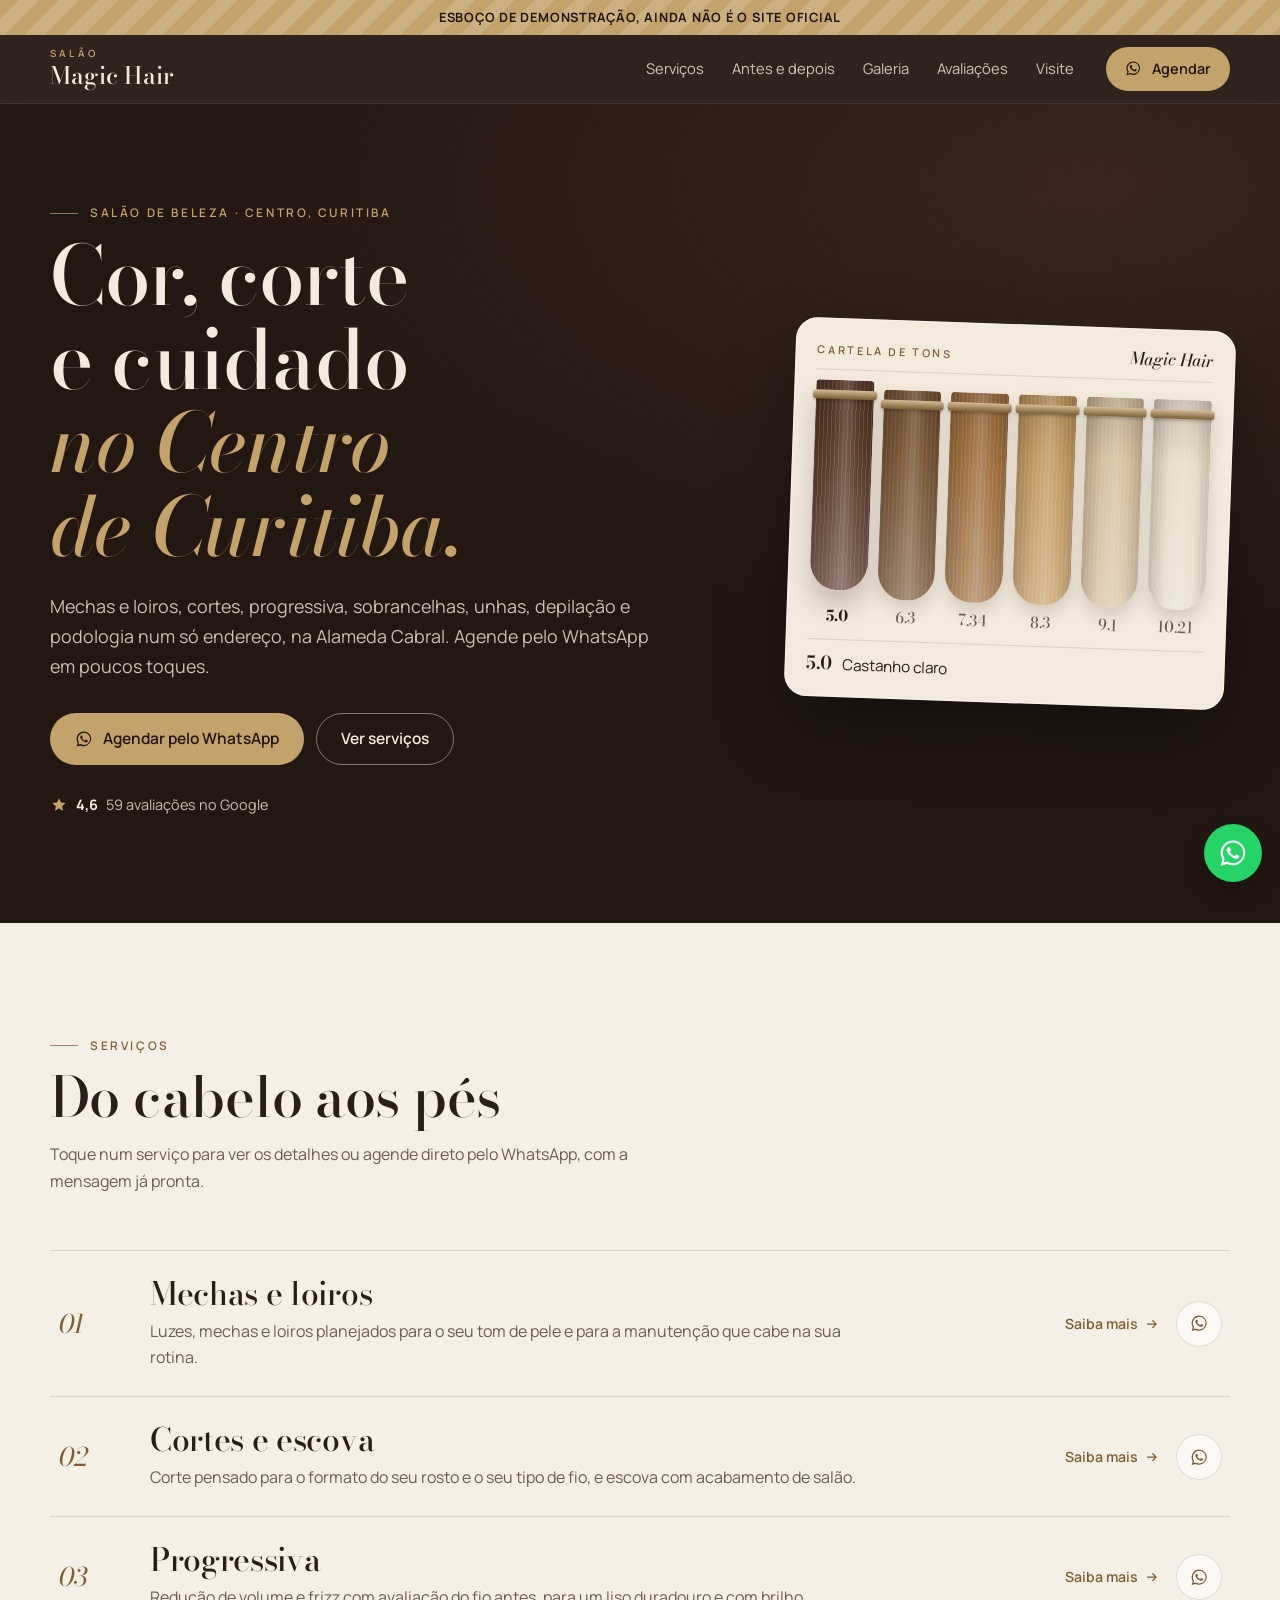
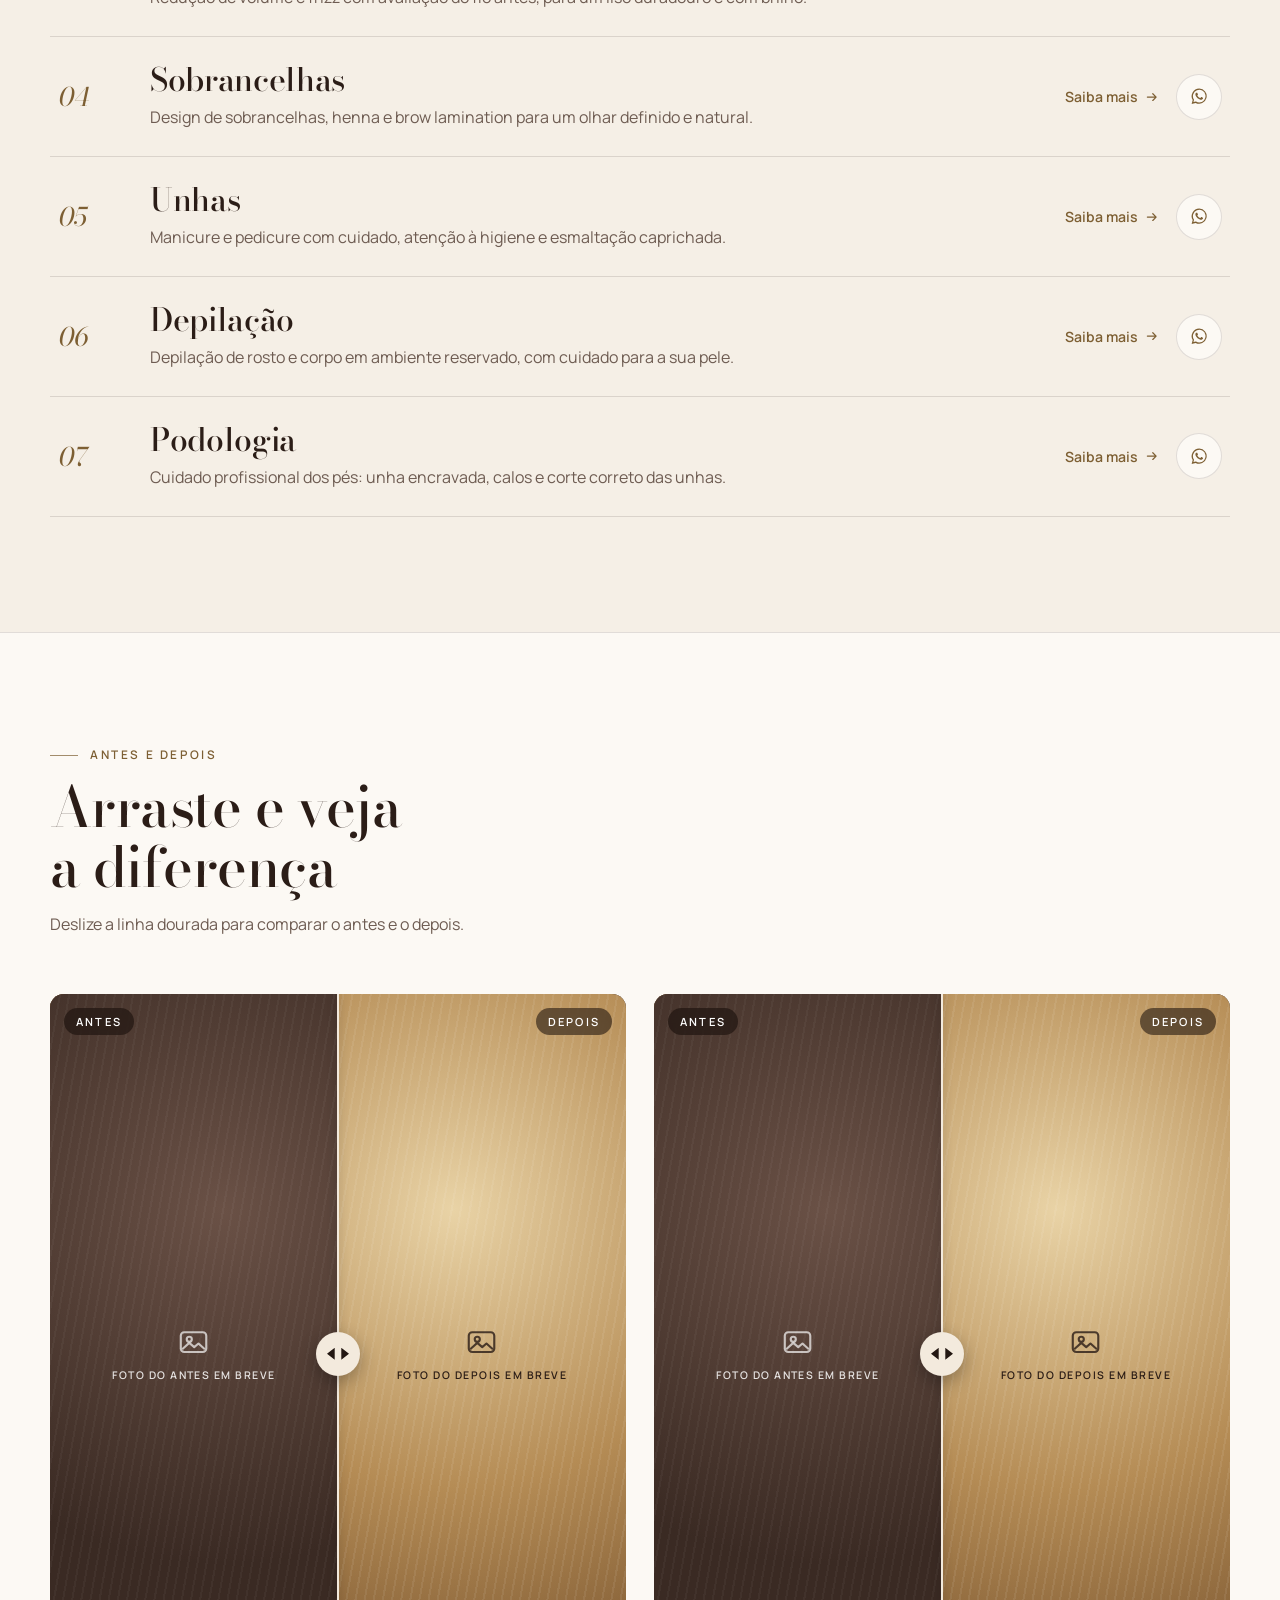
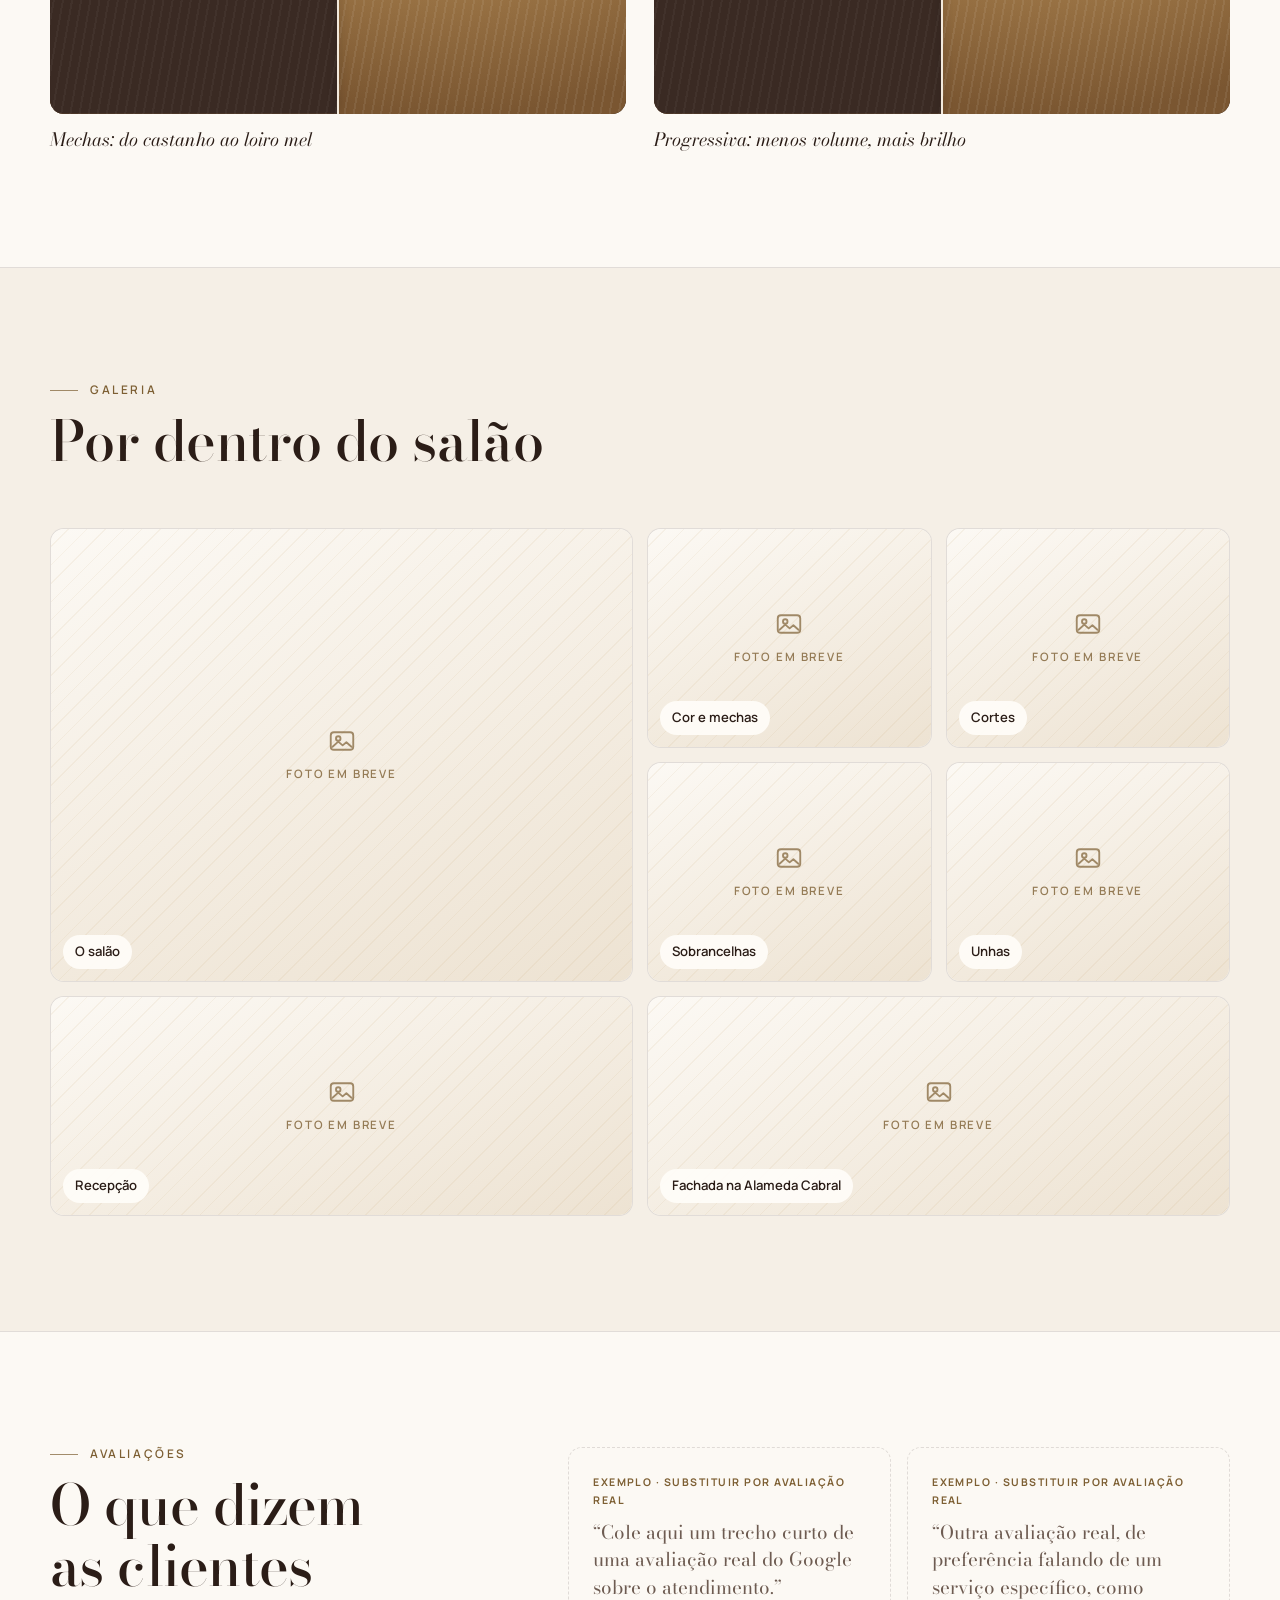
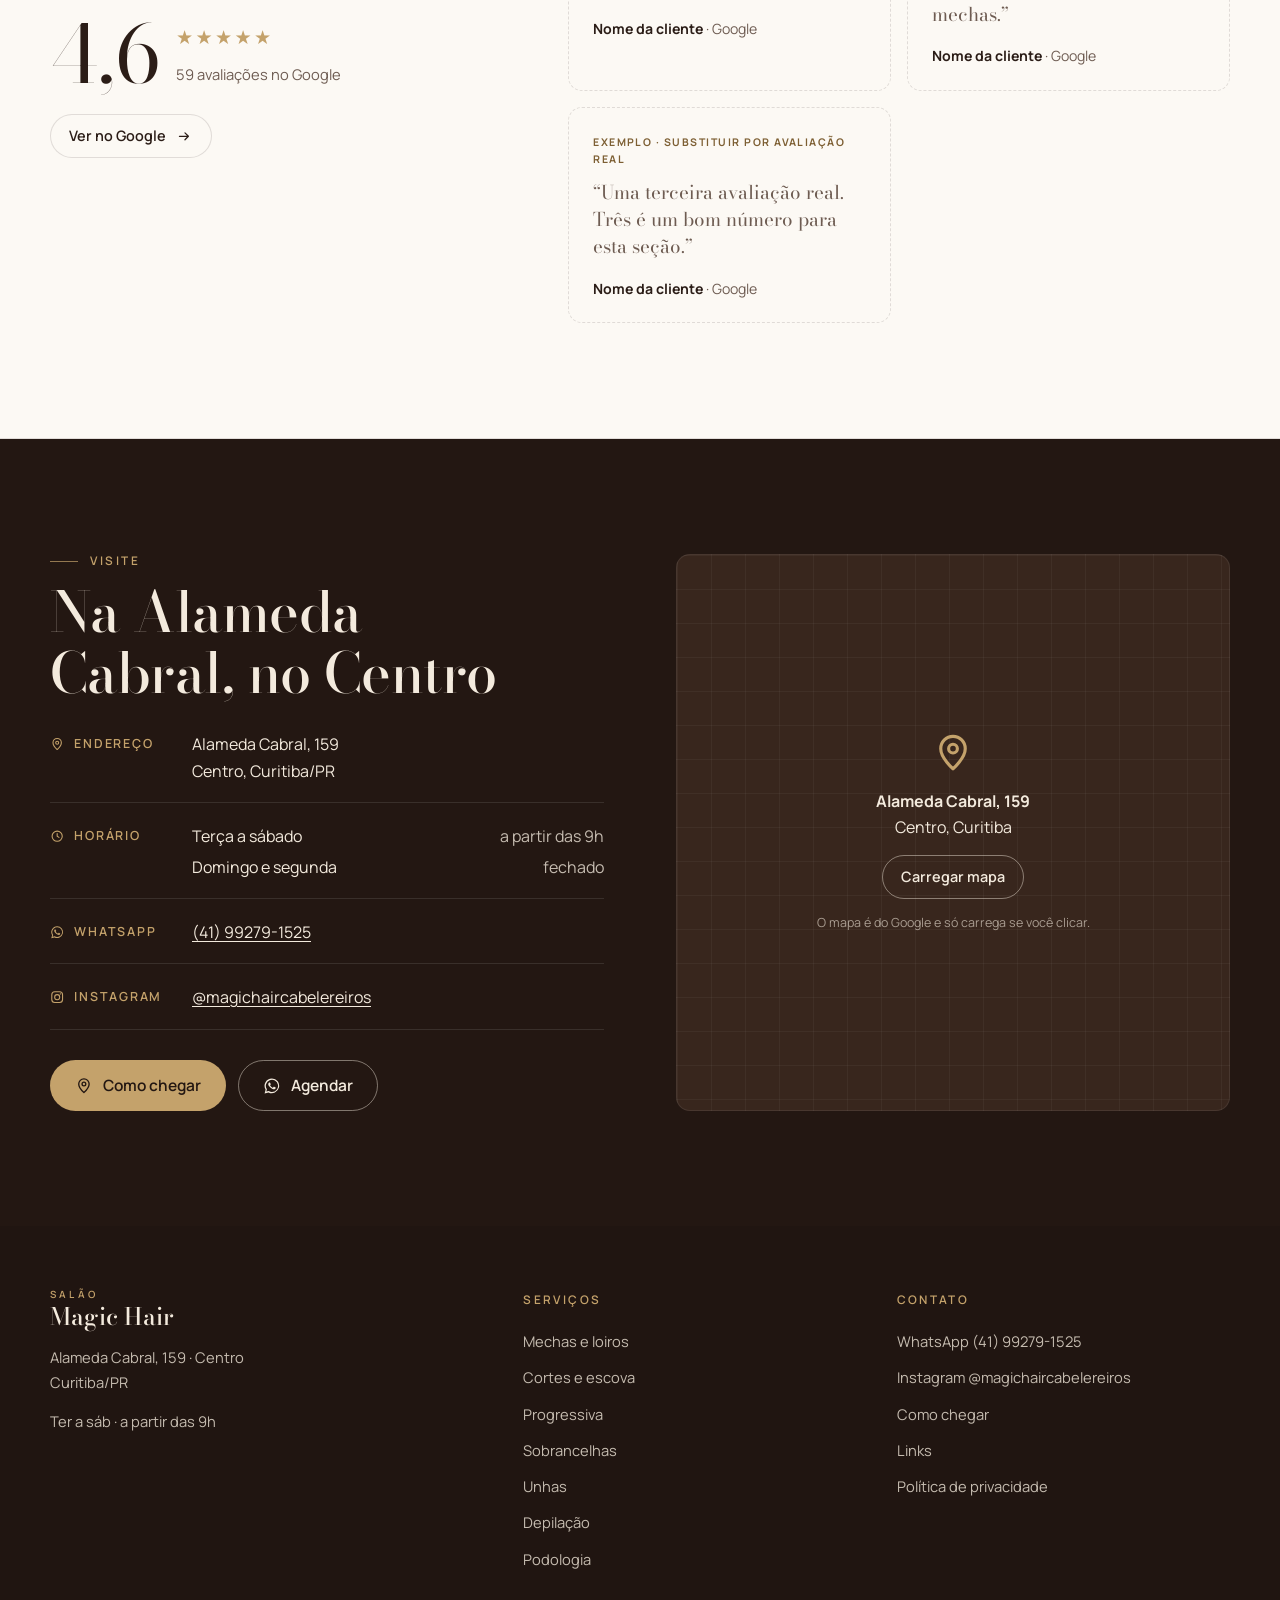
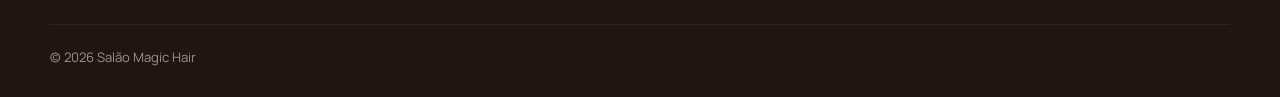
==== index.html @ 5b725ad0 "Site do Salão Magic Hair (demo) Co-Authored-By: Claude Opus 5.5 <noreply@anthropic.com>" ====
<!DOCTYPE html>
<html lang="pt-BR">
<head>
<meta charset="utf-8">
<meta name="viewport" content="width=device-width, initial-scale=1, viewport-fit=cover">
<title>Salão Magic Hair · Salão de beleza no Centro de Curitiba</title>
<meta name="description" content="Salão de beleza na Alameda Cabral, Centro de Curitiba: mechas e loiros, cortes e escova, progressiva, sobrancelhas, unhas, depilação e podologia. Agende pelo WhatsApp.">
<meta name="robots" content="noindex, nofollow">
<link rel="canonical" href="https://rodolfoabenito-pixel.github.io/magic-hair/">
<meta name="theme-color" content="#231712">
<meta property="og:type" content="website">
<meta property="og:locale" content="pt_BR">
<meta property="og:site_name" content="Salão Magic Hair">
<meta property="og:title" content="Salão Magic Hair · Salão de beleza no Centro de Curitiba">
<meta property="og:description" content="Salão de beleza na Alameda Cabral, Centro de Curitiba: mechas e loiros, cortes e escova, progressiva, sobrancelhas, unhas, depilação e podologia. Agende pelo WhatsApp.">
<meta property="og:url" content="https://rodolfoabenito-pixel.github.io/magic-hair/">
<meta property="og:image" content="https://rodolfoabenito-pixel.github.io/magic-hair/og-image.jpg">
<meta property="og:image:width" content="1200">
<meta property="og:image:height" content="630">
<meta name="twitter:card" content="summary_large_image">
<link rel="icon" href="favicon.png">
<link rel="apple-touch-icon" href="icon-180.png">
<link rel="preconnect" href="https://fonts.googleapis.com">
<link rel="preconnect" href="https://fonts.gstatic.com" crossorigin>
<link rel="stylesheet" href="https://fonts.googleapis.com/css2?family=Bodoni+Moda:ital,opsz,wght@0,6..96,400..700;1,6..96,400..700&amp;family=Manrope:wght@400;500;600;700&amp;display=swap">
<link rel="stylesheet" href="assets/site.css?v=4586c20e">
<style>:root{--fundo:#F5EFE6;--superficie:#FCF9F4;--texto:#2B1D17;--suave:#6E5C52;--escuro:#231712;--escuro-2:#38261D;--claro-sobre-escuro:#F3EADD;--destaque:#C4A26B;--destaque-texto:#7D5F33;--linha:rgba(43,29,23,.13);--fonte-titulo:"Bodoni Moda",Georgia,serif;--fonte-texto:"Manrope",system-ui,sans-serif}</style>
<script type="application/ld+json">{"@context":"https://schema.org","@type":"HairSalon","name":"Salão Magic Hair","description":"Salão de beleza na Alameda Cabral, Centro de Curitiba: mechas e loiros, cortes e escova, progressiva, sobrancelhas, unhas, depilação e podologia. Agende pelo WhatsApp.","telephone":"+5541992791525","address":{"@type":"PostalAddress","streetAddress":"Alameda Cabral, 159 - Centro","addressLocality":"Curitiba","addressRegion":"PR","addressCountry":"BR"},"@id":"https://rodolfoabenito-pixel.github.io/magic-hair/#negocio","url":"https://rodolfoabenito-pixel.github.io/magic-hair/","image":"https://rodolfoabenito-pixel.github.io/magic-hair/og-image.jpg","hasMap":"https://www.google.com/maps/search/?api=1&query=Sal%C3%A3o%20Magic%20Hair%2C%20Alameda%20Cabral%2C%20159%2C%20Curitiba","sameAs":["https://www.instagram.com/magichaircabelereiros/"],"aggregateRating":{"@type":"AggregateRating","ratingValue":4.6,"reviewCount":59,"bestRating":5,"worstRating":1}}</script>
</head>
<body class="">
<a class="pular" href="#conteudo">Pular para o conteúdo</a>
<div class="faixa-demo" role="note">Esboço de demonstração, ainda não é o site oficial</div>
<header class="topo">
  <div class="wrap topo-in">
    <a class="marca" href="./" aria-label="Salão Magic Hair, página inicial"><span class="marca-pre">Salão</span><span class="marca-nome">Magic Hair</span></a>
    <nav class="nav" aria-label="Principal">
      <button class="nav-botao" type="button" aria-expanded="false" aria-controls="nav-lista"><svg viewBox="0 0 24 24" aria-hidden="true" class="ic"><path d="M4 7h16M4 12h16M4 17h16" stroke="currentColor" stroke-width="1.8" stroke-linecap="round"/></svg><span>Menu</span></button>
      <ul id="nav-lista"><li><a href="#servicos">Serviços</a></li><li><a href="#antes-depois">Antes e depois</a></li><li><a href="#galeria">Galeria</a></li><li><a href="#avaliacoes">Avaliações</a></li><li><a href="#visite">Visite</a></li></ul>
    </nav>
    <a class="botao botao-ouro botao-p topo-cta" href="https://wa.me/5541992791525?text=Ol%C3%A1!%20Vi%20o%20site%20do%20Sal%C3%A3o%20Magic%20Hair%20e%20gostaria%20de%20agendar%20um%20hor%C3%A1rio." target="_blank" rel="noopener"><svg viewBox="0 0 24 24" aria-hidden="true" class="ic"><path fill="currentColor" d="M12.04 2a9.9 9.9 0 0 0-8.5 15l-1.4 5.1 5.24-1.37A9.9 9.9 0 1 0 12.04 2Zm0 18.1a8.2 8.2 0 0 1-4.18-1.15l-.3-.18-3.1.82.83-3.03-.2-.31a8.22 8.22 0 1 1 6.95 3.85Zm4.5-6.15c-.25-.12-1.46-.72-1.69-.8-.23-.08-.39-.12-.56.12-.16.25-.64.8-.78.97-.15.16-.29.18-.54.06a6.7 6.7 0 0 1-3.34-2.92c-.25-.43.25-.4.72-1.34.08-.16.04-.3-.02-.43-.06-.12-.56-1.34-.76-1.84-.2-.48-.4-.41-.56-.42h-.47a.9.9 0 0 0-.66.31 2.76 2.76 0 0 0-.86 2.06 4.8 4.8 0 0 0 1 2.55 11 11 0 0 0 4.2 3.7c1.56.68 2.18.73 2.96.62.48-.07 1.46-.6 1.67-1.18.2-.58.2-1.08.14-1.18-.06-.1-.22-.17-.47-.29Z"/></svg><span>Agendar</span></a>
  </div>
</header>
<main id="conteudo">
<section class="hero" aria-labelledby="hero-titulo">
  <div class="wrap hero-in">
    <div class="hero-texto">
      <p class="sobretitulo">Salão de beleza · Centro, Curitiba</p>
      <h1 id="hero-titulo">Cor, corte e cuidado <em>no Centro de Curitiba.</em></h1>
      <p class="hero-lead">Mechas e loiros, cortes, progressiva, sobrancelhas, unhas, depilação e podologia num só endereço, na Alameda Cabral. Agende pelo WhatsApp em poucos toques.</p>
      <div class="acoes">
        <a class="botao botao-ouro" href="https://wa.me/5541992791525?text=Ol%C3%A1!%20Vi%20o%20site%20do%20Sal%C3%A3o%20Magic%20Hair%20e%20gostaria%20de%20agendar%20um%20hor%C3%A1rio." target="_blank" rel="noopener"><svg viewBox="0 0 24 24" aria-hidden="true" class="ic"><path fill="currentColor" d="M12.04 2a9.9 9.9 0 0 0-8.5 15l-1.4 5.1 5.24-1.37A9.9 9.9 0 1 0 12.04 2Zm0 18.1a8.2 8.2 0 0 1-4.18-1.15l-.3-.18-3.1.82.83-3.03-.2-.31a8.22 8.22 0 1 1 6.95 3.85Zm4.5-6.15c-.25-.12-1.46-.72-1.69-.8-.23-.08-.39-.12-.56.12-.16.25-.64.8-.78.97-.15.16-.29.18-.54.06a6.7 6.7 0 0 1-3.34-2.92c-.25-.43.25-.4.72-1.34.08-.16.04-.3-.02-.43-.06-.12-.56-1.34-.76-1.84-.2-.48-.4-.41-.56-.42h-.47a.9.9 0 0 0-.66.31 2.76 2.76 0 0 0-.86 2.06 4.8 4.8 0 0 0 1 2.55 11 11 0 0 0 4.2 3.7c1.56.68 2.18.73 2.96.62.48-.07 1.46-.6 1.67-1.18.2-.58.2-1.08.14-1.18-.06-.1-.22-.17-.47-.29Z"/></svg><span>Agendar pelo WhatsApp</span></a>
        <a class="botao botao-linha" href="#servicos"><span>Ver serviços</span></a>
      </div>
      <a class="selo-google selo-escuro" href="https://www.google.com/maps/search/?api=1&amp;query=Sal%C3%A3o%20Magic%20Hair%2C%20Alameda%20Cabral%2C%20159%2C%20Curitiba" target="_blank" rel="noopener" aria-label="Nota 4,6 de 5, 59 avaliações no Google"><svg viewBox="0 0 24 24" aria-hidden="true" class="ic"><path fill="currentColor" d="m12 3 2.7 5.6 6.1.8-4.5 4.2 1.1 6.1L12 16.8l-5.4 2.9 1.1-6.1-4.5-4.2 6.1-.8L12 3Z"/></svg><b>4,6</b><span>59 avaliações no Google</span></a>
    </div>
    <figure class="cartela" aria-labelledby="cartela-titulo">
  <div class="cartela-cab">
    <span id="cartela-titulo" class="cartela-titulo">Cartela de tons</span>
    <span class="cartela-marca">Magic Hair</span>
  </div>
  <div class="cartela-mechas" role="radiogroup" aria-label="Tons da cartela">
    <button type="button" class="mecha" role="radio" aria-checked="true" tabindex="0" style="--c:#5B3B2A" data-codigo="5.0" data-nome="Castanho claro" aria-label="5.0 Castanho claro"><span class="mecha-fio"></span><span class="mecha-cod">5.0</span></button><button type="button" class="mecha" role="radio" aria-checked="false" tabindex="-1" style="--c:#7A5635" data-codigo="6.3" data-nome="Louro escuro dourado" aria-label="6.3 Louro escuro dourado"><span class="mecha-fio"></span><span class="mecha-cod">6.3</span></button><button type="button" class="mecha" role="radio" aria-checked="false" tabindex="-1" style="--c:#A0703F" data-codigo="7.34" data-nome="Mel acobreado" aria-label="7.34 Mel acobreado"><span class="mecha-fio"></span><span class="mecha-cod">7.34</span></button><button type="button" class="mecha" role="radio" aria-checked="false" tabindex="-1" style="--c:#C49A62" data-codigo="8.3" data-nome="Louro claro dourado" aria-label="8.3 Louro claro dourado"><span class="mecha-fio"></span><span class="mecha-cod">8.3</span></button><button type="button" class="mecha" role="radio" aria-checked="false" tabindex="-1" style="--c:#D5C09E" data-codigo="9.1" data-nome="Louro muito claro cinza" aria-label="9.1 Louro muito claro cinza"><span class="mecha-fio"></span><span class="mecha-cod">9.1</span></button><button type="button" class="mecha" role="radio" aria-checked="false" tabindex="-1" style="--c:#E8DCC8" data-codigo="10.21" data-nome="Louro claríssimo pérola" aria-label="10.21 Louro claríssimo pérola"><span class="mecha-fio"></span><span class="mecha-cod">10.21</span></button>
  </div>
  <figcaption class="cartela-leg" aria-live="polite"><b>5.0</b> <span>Castanho claro</span></figcaption>
</figure>
  </div>
</section>
<section id="servicos" class="secao" aria-labelledby="servicos-titulo">
  <div class="wrap">
    <div class="secao-cab">
      <p class="sobretitulo">Serviços</p>
      <h2 id="servicos-titulo">Do cabelo aos pés</h2>
      <p>Toque num serviço para ver os detalhes ou agende direto pelo WhatsApp, com a mensagem já pronta.</p>
    </div>
    <ol class="servicos">
      <li class="servico">
        <span class="servico-num" aria-hidden="true">01</span>
        <div class="servico-txt">
          <h3><a class="esticado" href="servicos/mechas-e-loiros/">Mechas e loiros</a></h3>
          <p>Luzes, mechas e loiros planejados para o seu tom de pele e para a manutenção que cabe na sua rotina.</p>
        </div>
        <div class="servico-acoes">
          <span class="servico-mais" aria-hidden="true">Saiba mais <svg viewBox="0 0 24 24" aria-hidden="true" class="ic"><path d="M5 12h13m-5-5 5 5-5 5" fill="none" stroke="currentColor" stroke-width="1.8" stroke-linecap="round" stroke-linejoin="round"/></svg></span>
          <a class="botao-icone" href="https://wa.me/5541992791525?text=Ol%C3%A1!%20Vi%20o%20site%20do%20Magic%20Hair%20e%20quero%20agendar%20uma%20avalia%C3%A7%C3%A3o%20para%20mechas%20ou%20loiro." target="_blank" rel="noopener" aria-label="Agendar Mechas e loiros pelo WhatsApp"><svg viewBox="0 0 24 24" aria-hidden="true" class="ic"><path fill="currentColor" d="M12.04 2a9.9 9.9 0 0 0-8.5 15l-1.4 5.1 5.24-1.37A9.9 9.9 0 1 0 12.04 2Zm0 18.1a8.2 8.2 0 0 1-4.18-1.15l-.3-.18-3.1.82.83-3.03-.2-.31a8.22 8.22 0 1 1 6.95 3.85Zm4.5-6.15c-.25-.12-1.46-.72-1.69-.8-.23-.08-.39-.12-.56.12-.16.25-.64.8-.78.97-.15.16-.29.18-.54.06a6.7 6.7 0 0 1-3.34-2.92c-.25-.43.25-.4.72-1.34.08-.16.04-.3-.02-.43-.06-.12-.56-1.34-.76-1.84-.2-.48-.4-.41-.56-.42h-.47a.9.9 0 0 0-.66.31 2.76 2.76 0 0 0-.86 2.06 4.8 4.8 0 0 0 1 2.55 11 11 0 0 0 4.2 3.7c1.56.68 2.18.73 2.96.62.48-.07 1.46-.6 1.67-1.18.2-.58.2-1.08.14-1.18-.06-.1-.22-.17-.47-.29Z"/></svg></a>
        </div>
      </li>
      <li class="servico">
        <span class="servico-num" aria-hidden="true">02</span>
        <div class="servico-txt">
          <h3><a class="esticado" href="servicos/cortes-e-escova/">Cortes e escova</a></h3>
          <p>Corte pensado para o formato do seu rosto e o seu tipo de fio, e escova com acabamento de salão.</p>
        </div>
        <div class="servico-acoes">
          <span class="servico-mais" aria-hidden="true">Saiba mais <svg viewBox="0 0 24 24" aria-hidden="true" class="ic"><path d="M5 12h13m-5-5 5 5-5 5" fill="none" stroke="currentColor" stroke-width="1.8" stroke-linecap="round" stroke-linejoin="round"/></svg></span>
          <a class="botao-icone" href="https://wa.me/5541992791525?text=Ol%C3%A1!%20Vi%20o%20site%20do%20Magic%20Hair%20e%20quero%20agendar%20corte%20e%20escova." target="_blank" rel="noopener" aria-label="Agendar Cortes e escova pelo WhatsApp"><svg viewBox="0 0 24 24" aria-hidden="true" class="ic"><path fill="currentColor" d="M12.04 2a9.9 9.9 0 0 0-8.5 15l-1.4 5.1 5.24-1.37A9.9 9.9 0 1 0 12.04 2Zm0 18.1a8.2 8.2 0 0 1-4.18-1.15l-.3-.18-3.1.82.83-3.03-.2-.31a8.22 8.22 0 1 1 6.95 3.85Zm4.5-6.15c-.25-.12-1.46-.72-1.69-.8-.23-.08-.39-.12-.56.12-.16.25-.64.8-.78.97-.15.16-.29.18-.54.06a6.7 6.7 0 0 1-3.34-2.92c-.25-.43.25-.4.72-1.34.08-.16.04-.3-.02-.43-.06-.12-.56-1.34-.76-1.84-.2-.48-.4-.41-.56-.42h-.47a.9.9 0 0 0-.66.31 2.76 2.76 0 0 0-.86 2.06 4.8 4.8 0 0 0 1 2.55 11 11 0 0 0 4.2 3.7c1.56.68 2.18.73 2.96.62.48-.07 1.46-.6 1.67-1.18.2-.58.2-1.08.14-1.18-.06-.1-.22-.17-.47-.29Z"/></svg></a>
        </div>
      </li>
      <li class="servico">
        <span class="servico-num" aria-hidden="true">03</span>
        <div class="servico-txt">
          <h3><a class="esticado" href="servicos/progressiva/">Progressiva</a></h3>
          <p>Redução de volume e frizz com avaliação do fio antes, para um liso duradouro e com brilho.</p>
        </div>
        <div class="servico-acoes">
          <span class="servico-mais" aria-hidden="true">Saiba mais <svg viewBox="0 0 24 24" aria-hidden="true" class="ic"><path d="M5 12h13m-5-5 5 5-5 5" fill="none" stroke="currentColor" stroke-width="1.8" stroke-linecap="round" stroke-linejoin="round"/></svg></span>
          <a class="botao-icone" href="https://wa.me/5541992791525?text=Ol%C3%A1!%20Vi%20o%20site%20do%20Magic%20Hair%20e%20quero%20agendar%20uma%20progressiva." target="_blank" rel="noopener" aria-label="Agendar Progressiva pelo WhatsApp"><svg viewBox="0 0 24 24" aria-hidden="true" class="ic"><path fill="currentColor" d="M12.04 2a9.9 9.9 0 0 0-8.5 15l-1.4 5.1 5.24-1.37A9.9 9.9 0 1 0 12.04 2Zm0 18.1a8.2 8.2 0 0 1-4.18-1.15l-.3-.18-3.1.82.83-3.03-.2-.31a8.22 8.22 0 1 1 6.95 3.85Zm4.5-6.15c-.25-.12-1.46-.72-1.69-.8-.23-.08-.39-.12-.56.12-.16.25-.64.8-.78.97-.15.16-.29.18-.54.06a6.7 6.7 0 0 1-3.34-2.92c-.25-.43.25-.4.72-1.34.08-.16.04-.3-.02-.43-.06-.12-.56-1.34-.76-1.84-.2-.48-.4-.41-.56-.42h-.47a.9.9 0 0 0-.66.31 2.76 2.76 0 0 0-.86 2.06 4.8 4.8 0 0 0 1 2.55 11 11 0 0 0 4.2 3.7c1.56.68 2.18.73 2.96.62.48-.07 1.46-.6 1.67-1.18.2-.58.2-1.08.14-1.18-.06-.1-.22-.17-.47-.29Z"/></svg></a>
        </div>
      </li>
      <li class="servico">
        <span class="servico-num" aria-hidden="true">04</span>
        <div class="servico-txt">
          <h3><a class="esticado" href="servicos/sobrancelhas/">Sobrancelhas</a></h3>
          <p>Design de sobrancelhas, henna e brow lamination para um olhar definido e natural.</p>
        </div>
        <div class="servico-acoes">
          <span class="servico-mais" aria-hidden="true">Saiba mais <svg viewBox="0 0 24 24" aria-hidden="true" class="ic"><path d="M5 12h13m-5-5 5 5-5 5" fill="none" stroke="currentColor" stroke-width="1.8" stroke-linecap="round" stroke-linejoin="round"/></svg></span>
          <a class="botao-icone" href="https://wa.me/5541992791525?text=Ol%C3%A1!%20Vi%20o%20site%20do%20Magic%20Hair%20e%20quero%20agendar%20sobrancelha%20(design%2C%20henna%20ou%20brow%20lamination)." target="_blank" rel="noopener" aria-label="Agendar Sobrancelhas pelo WhatsApp"><svg viewBox="0 0 24 24" aria-hidden="true" class="ic"><path fill="currentColor" d="M12.04 2a9.9 9.9 0 0 0-8.5 15l-1.4 5.1 5.24-1.37A9.9 9.9 0 1 0 12.04 2Zm0 18.1a8.2 8.2 0 0 1-4.18-1.15l-.3-.18-3.1.82.83-3.03-.2-.31a8.22 8.22 0 1 1 6.95 3.85Zm4.5-6.15c-.25-.12-1.46-.72-1.69-.8-.23-.08-.39-.12-.56.12-.16.25-.64.8-.78.97-.15.16-.29.18-.54.06a6.7 6.7 0 0 1-3.34-2.92c-.25-.43.25-.4.72-1.34.08-.16.04-.3-.02-.43-.06-.12-.56-1.34-.76-1.84-.2-.48-.4-.41-.56-.42h-.47a.9.9 0 0 0-.66.31 2.76 2.76 0 0 0-.86 2.06 4.8 4.8 0 0 0 1 2.55 11 11 0 0 0 4.2 3.7c1.56.68 2.18.73 2.96.62.48-.07 1.46-.6 1.67-1.18.2-.58.2-1.08.14-1.18-.06-.1-.22-.17-.47-.29Z"/></svg></a>
        </div>
      </li>
      <li class="servico">
        <span class="servico-num" aria-hidden="true">05</span>
        <div class="servico-txt">
          <h3><a class="esticado" href="servicos/unhas/">Unhas</a></h3>
          <p>Manicure e pedicure com cuidado, atenção à higiene e esmaltação caprichada.</p>
        </div>
        <div class="servico-acoes">
          <span class="servico-mais" aria-hidden="true">Saiba mais <svg viewBox="0 0 24 24" aria-hidden="true" class="ic"><path d="M5 12h13m-5-5 5 5-5 5" fill="none" stroke="currentColor" stroke-width="1.8" stroke-linecap="round" stroke-linejoin="round"/></svg></span>
          <a class="botao-icone" href="https://wa.me/5541992791525?text=Ol%C3%A1!%20Vi%20o%20site%20do%20Magic%20Hair%20e%20quero%20agendar%20manicure%20ou%20pedicure." target="_blank" rel="noopener" aria-label="Agendar Unhas pelo WhatsApp"><svg viewBox="0 0 24 24" aria-hidden="true" class="ic"><path fill="currentColor" d="M12.04 2a9.9 9.9 0 0 0-8.5 15l-1.4 5.1 5.24-1.37A9.9 9.9 0 1 0 12.04 2Zm0 18.1a8.2 8.2 0 0 1-4.18-1.15l-.3-.18-3.1.82.83-3.03-.2-.31a8.22 8.22 0 1 1 6.95 3.85Zm4.5-6.15c-.25-.12-1.46-.72-1.69-.8-.23-.08-.39-.12-.56.12-.16.25-.64.8-.78.97-.15.16-.29.18-.54.06a6.7 6.7 0 0 1-3.34-2.92c-.25-.43.25-.4.72-1.34.08-.16.04-.3-.02-.43-.06-.12-.56-1.34-.76-1.84-.2-.48-.4-.41-.56-.42h-.47a.9.9 0 0 0-.66.31 2.76 2.76 0 0 0-.86 2.06 4.8 4.8 0 0 0 1 2.55 11 11 0 0 0 4.2 3.7c1.56.68 2.18.73 2.96.62.48-.07 1.46-.6 1.67-1.18.2-.58.2-1.08.14-1.18-.06-.1-.22-.17-.47-.29Z"/></svg></a>
        </div>
      </li>
      <li class="servico">
        <span class="servico-num" aria-hidden="true">06</span>
        <div class="servico-txt">
          <h3><a class="esticado" href="servicos/depilacao/">Depilação</a></h3>
          <p>Depilação de rosto e corpo em ambiente reservado, com cuidado para a sua pele.</p>
        </div>
        <div class="servico-acoes">
          <span class="servico-mais" aria-hidden="true">Saiba mais <svg viewBox="0 0 24 24" aria-hidden="true" class="ic"><path d="M5 12h13m-5-5 5 5-5 5" fill="none" stroke="currentColor" stroke-width="1.8" stroke-linecap="round" stroke-linejoin="round"/></svg></span>
          <a class="botao-icone" href="https://wa.me/5541992791525?text=Ol%C3%A1!%20Vi%20o%20site%20do%20Magic%20Hair%20e%20quero%20agendar%20depila%C3%A7%C3%A3o." target="_blank" rel="noopener" aria-label="Agendar Depilação pelo WhatsApp"><svg viewBox="0 0 24 24" aria-hidden="true" class="ic"><path fill="currentColor" d="M12.04 2a9.9 9.9 0 0 0-8.5 15l-1.4 5.1 5.24-1.37A9.9 9.9 0 1 0 12.04 2Zm0 18.1a8.2 8.2 0 0 1-4.18-1.15l-.3-.18-3.1.82.83-3.03-.2-.31a8.22 8.22 0 1 1 6.95 3.85Zm4.5-6.15c-.25-.12-1.46-.72-1.69-.8-.23-.08-.39-.12-.56.12-.16.25-.64.8-.78.97-.15.16-.29.18-.54.06a6.7 6.7 0 0 1-3.34-2.92c-.25-.43.25-.4.72-1.34.08-.16.04-.3-.02-.43-.06-.12-.56-1.34-.76-1.84-.2-.48-.4-.41-.56-.42h-.47a.9.9 0 0 0-.66.31 2.76 2.76 0 0 0-.86 2.06 4.8 4.8 0 0 0 1 2.55 11 11 0 0 0 4.2 3.7c1.56.68 2.18.73 2.96.62.48-.07 1.46-.6 1.67-1.18.2-.58.2-1.08.14-1.18-.06-.1-.22-.17-.47-.29Z"/></svg></a>
        </div>
      </li>
      <li class="servico">
        <span class="servico-num" aria-hidden="true">07</span>
        <div class="servico-txt">
          <h3><a class="esticado" href="servicos/podologia/">Podologia</a></h3>
          <p>Cuidado profissional dos pés: unha encravada, calos e corte correto das unhas.</p>
        </div>
        <div class="servico-acoes">
          <span class="servico-mais" aria-hidden="true">Saiba mais <svg viewBox="0 0 24 24" aria-hidden="true" class="ic"><path d="M5 12h13m-5-5 5 5-5 5" fill="none" stroke="currentColor" stroke-width="1.8" stroke-linecap="round" stroke-linejoin="round"/></svg></span>
          <a class="botao-icone" href="https://wa.me/5541992791525?text=Ol%C3%A1!%20Vi%20o%20site%20do%20Magic%20Hair%20e%20quero%20agendar%20podologia." target="_blank" rel="noopener" aria-label="Agendar Podologia pelo WhatsApp"><svg viewBox="0 0 24 24" aria-hidden="true" class="ic"><path fill="currentColor" d="M12.04 2a9.9 9.9 0 0 0-8.5 15l-1.4 5.1 5.24-1.37A9.9 9.9 0 1 0 12.04 2Zm0 18.1a8.2 8.2 0 0 1-4.18-1.15l-.3-.18-3.1.82.83-3.03-.2-.31a8.22 8.22 0 1 1 6.95 3.85Zm4.5-6.15c-.25-.12-1.46-.72-1.69-.8-.23-.08-.39-.12-.56.12-.16.25-.64.8-.78.97-.15.16-.29.18-.54.06a6.7 6.7 0 0 1-3.34-2.92c-.25-.43.25-.4.72-1.34.08-.16.04-.3-.02-.43-.06-.12-.56-1.34-.76-1.84-.2-.48-.4-.41-.56-.42h-.47a.9.9 0 0 0-.66.31 2.76 2.76 0 0 0-.86 2.06 4.8 4.8 0 0 0 1 2.55 11 11 0 0 0 4.2 3.7c1.56.68 2.18.73 2.96.62.48-.07 1.46-.6 1.67-1.18.2-.58.2-1.08.14-1.18-.06-.1-.22-.17-.47-.29Z"/></svg></a>
        </div>
      </li>
    </ol>
  </div>
</section>
<section id="antes-depois" class="secao secao-alt" aria-labelledby="ad-titulo">
  <div class="wrap">
    <div class="secao-cab">
      <p class="sobretitulo">Antes e depois</p>
      <h2 id="ad-titulo">Arraste e veja a diferença</h2>
      <p>Deslize a linha dourada para comparar o antes e o depois.</p>
    </div>
    <div class="ad-grade">
      <figure class="ad" style="--pos:50%">
        <div class="ad-quadro">
          <div class="ad-depois"><div class="marcador marcador-depois"><span><svg viewBox="0 0 24 24" aria-hidden="true" class="ic"><rect x="3" y="5" width="18" height="14" rx="2.5" fill="none" stroke="currentColor" stroke-width="1.5"/><circle cx="9" cy="10" r="1.8" fill="none" stroke="currentColor" stroke-width="1.5"/><path d="m4 17 5-4.5 3.5 3 3-2.5L20 17" fill="none" stroke="currentColor" stroke-width="1.5" stroke-linejoin="round"/></svg>Foto do depois em breve</span></div></div>
          <div class="ad-antes"><div class="marcador marcador-antes"><span><svg viewBox="0 0 24 24" aria-hidden="true" class="ic"><rect x="3" y="5" width="18" height="14" rx="2.5" fill="none" stroke="currentColor" stroke-width="1.5"/><circle cx="9" cy="10" r="1.8" fill="none" stroke="currentColor" stroke-width="1.5"/><path d="m4 17 5-4.5 3.5 3 3-2.5L20 17" fill="none" stroke="currentColor" stroke-width="1.5" stroke-linejoin="round"/></svg>Foto do antes em breve</span></div></div>
          <span class="ad-rotulo ad-rotulo-antes" aria-hidden="true">Antes</span>
          <span class="ad-rotulo ad-rotulo-depois" aria-hidden="true">Depois</span>
          <div class="ad-linha" role="slider" tabindex="0" aria-label="Comparar antes e depois: Mechas: do castanho ao loiro mel" aria-valuemin="0" aria-valuemax="100" aria-valuenow="50" aria-valuetext="50% antes, 50% depois"><span class="ad-pega" aria-hidden="true"></span></div>
        </div>
        <figcaption>Mechas: do castanho ao loiro mel</figcaption>
      </figure>
      <figure class="ad" style="--pos:50%">
        <div class="ad-quadro">
          <div class="ad-depois"><div class="marcador marcador-depois"><span><svg viewBox="0 0 24 24" aria-hidden="true" class="ic"><rect x="3" y="5" width="18" height="14" rx="2.5" fill="none" stroke="currentColor" stroke-width="1.5"/><circle cx="9" cy="10" r="1.8" fill="none" stroke="currentColor" stroke-width="1.5"/><path d="m4 17 5-4.5 3.5 3 3-2.5L20 17" fill="none" stroke="currentColor" stroke-width="1.5" stroke-linejoin="round"/></svg>Foto do depois em breve</span></div></div>
          <div class="ad-antes"><div class="marcador marcador-antes"><span><svg viewBox="0 0 24 24" aria-hidden="true" class="ic"><rect x="3" y="5" width="18" height="14" rx="2.5" fill="none" stroke="currentColor" stroke-width="1.5"/><circle cx="9" cy="10" r="1.8" fill="none" stroke="currentColor" stroke-width="1.5"/><path d="m4 17 5-4.5 3.5 3 3-2.5L20 17" fill="none" stroke="currentColor" stroke-width="1.5" stroke-linejoin="round"/></svg>Foto do antes em breve</span></div></div>
          <span class="ad-rotulo ad-rotulo-antes" aria-hidden="true">Antes</span>
          <span class="ad-rotulo ad-rotulo-depois" aria-hidden="true">Depois</span>
          <div class="ad-linha" role="slider" tabindex="0" aria-label="Comparar antes e depois: Progressiva: menos volume, mais brilho" aria-valuemin="0" aria-valuemax="100" aria-valuenow="50" aria-valuetext="50% antes, 50% depois"><span class="ad-pega" aria-hidden="true"></span></div>
        </div>
        <figcaption>Progressiva: menos volume, mais brilho</figcaption>
      </figure>
    </div>
  </div>
</section>
<section id="galeria" class="secao" aria-labelledby="galeria-titulo">
  <div class="wrap">
    <div class="secao-cab">
      <p class="sobretitulo">Galeria</p>
      <h2 id="galeria-titulo">Por dentro do salão</h2>
    </div>
    <div class="galeria">
      <figure class="foto grande"><div class="foto-vazia"><svg viewBox="0 0 24 24" aria-hidden="true" class="ic"><rect x="3" y="5" width="18" height="14" rx="2.5" fill="none" stroke="currentColor" stroke-width="1.5"/><circle cx="9" cy="10" r="1.8" fill="none" stroke="currentColor" stroke-width="1.5"/><path d="m4 17 5-4.5 3.5 3 3-2.5L20 17" fill="none" stroke="currentColor" stroke-width="1.5" stroke-linejoin="round"/></svg><span>Foto em breve</span></div><figcaption>O salão</figcaption></figure>
      <figure class="foto"><div class="foto-vazia"><svg viewBox="0 0 24 24" aria-hidden="true" class="ic"><rect x="3" y="5" width="18" height="14" rx="2.5" fill="none" stroke="currentColor" stroke-width="1.5"/><circle cx="9" cy="10" r="1.8" fill="none" stroke="currentColor" stroke-width="1.5"/><path d="m4 17 5-4.5 3.5 3 3-2.5L20 17" fill="none" stroke="currentColor" stroke-width="1.5" stroke-linejoin="round"/></svg><span>Foto em breve</span></div><figcaption>Cor e mechas</figcaption></figure>
      <figure class="foto"><div class="foto-vazia"><svg viewBox="0 0 24 24" aria-hidden="true" class="ic"><rect x="3" y="5" width="18" height="14" rx="2.5" fill="none" stroke="currentColor" stroke-width="1.5"/><circle cx="9" cy="10" r="1.8" fill="none" stroke="currentColor" stroke-width="1.5"/><path d="m4 17 5-4.5 3.5 3 3-2.5L20 17" fill="none" stroke="currentColor" stroke-width="1.5" stroke-linejoin="round"/></svg><span>Foto em breve</span></div><figcaption>Cortes</figcaption></figure>
      <figure class="foto"><div class="foto-vazia"><svg viewBox="0 0 24 24" aria-hidden="true" class="ic"><rect x="3" y="5" width="18" height="14" rx="2.5" fill="none" stroke="currentColor" stroke-width="1.5"/><circle cx="9" cy="10" r="1.8" fill="none" stroke="currentColor" stroke-width="1.5"/><path d="m4 17 5-4.5 3.5 3 3-2.5L20 17" fill="none" stroke="currentColor" stroke-width="1.5" stroke-linejoin="round"/></svg><span>Foto em breve</span></div><figcaption>Sobrancelhas</figcaption></figure>
      <figure class="foto"><div class="foto-vazia"><svg viewBox="0 0 24 24" aria-hidden="true" class="ic"><rect x="3" y="5" width="18" height="14" rx="2.5" fill="none" stroke="currentColor" stroke-width="1.5"/><circle cx="9" cy="10" r="1.8" fill="none" stroke="currentColor" stroke-width="1.5"/><path d="m4 17 5-4.5 3.5 3 3-2.5L20 17" fill="none" stroke="currentColor" stroke-width="1.5" stroke-linejoin="round"/></svg><span>Foto em breve</span></div><figcaption>Unhas</figcaption></figure>
      <figure class="foto larga"><div class="foto-vazia"><svg viewBox="0 0 24 24" aria-hidden="true" class="ic"><rect x="3" y="5" width="18" height="14" rx="2.5" fill="none" stroke="currentColor" stroke-width="1.5"/><circle cx="9" cy="10" r="1.8" fill="none" stroke="currentColor" stroke-width="1.5"/><path d="m4 17 5-4.5 3.5 3 3-2.5L20 17" fill="none" stroke="currentColor" stroke-width="1.5" stroke-linejoin="round"/></svg><span>Foto em breve</span></div><figcaption>Recepção</figcaption></figure>
      <figure class="foto larga"><div class="foto-vazia"><svg viewBox="0 0 24 24" aria-hidden="true" class="ic"><rect x="3" y="5" width="18" height="14" rx="2.5" fill="none" stroke="currentColor" stroke-width="1.5"/><circle cx="9" cy="10" r="1.8" fill="none" stroke="currentColor" stroke-width="1.5"/><path d="m4 17 5-4.5 3.5 3 3-2.5L20 17" fill="none" stroke="currentColor" stroke-width="1.5" stroke-linejoin="round"/></svg><span>Foto em breve</span></div><figcaption>Fachada na Alameda Cabral</figcaption></figure>
    </div>
  </div>
</section>
<section id="avaliacoes" class="secao secao-alt" aria-labelledby="av-titulo">
  <div class="wrap av-in">
    <div class="av-resumo">
      <p class="sobretitulo">Avaliações</p>
      <h2 id="av-titulo">O que dizem as clientes</h2>
      <p class="av-nota"><span class="av-numero">4,6</span><span class="estrelas" aria-hidden="true">★★★★★<span class="estrelas-vazias"></span></span><span class="av-total">59 avaliações no Google</span></p>
      <a class="botao botao-linha-escura botao-p" href="https://www.google.com/maps/search/?api=1&amp;query=Sal%C3%A3o%20Magic%20Hair%2C%20Alameda%20Cabral%2C%20159%2C%20Curitiba" target="_blank" rel="noopener">Ver no Google <svg viewBox="0 0 24 24" aria-hidden="true" class="ic"><path d="M5 12h13m-5-5 5 5-5 5" fill="none" stroke="currentColor" stroke-width="1.8" stroke-linecap="round" stroke-linejoin="round"/></svg></a>
    </div>
    <div class="av-lista">
      <blockquote class="av av-exemplo">
        <span class="av-aviso">Exemplo · substituir por avaliação real</span>
        <p>“Cole aqui um trecho curto de uma avaliação real do Google sobre o atendimento.”</p>
        <footer><b>Nome da cliente</b> · Google</footer>
      </blockquote>
      <blockquote class="av av-exemplo">
        <span class="av-aviso">Exemplo · substituir por avaliação real</span>
        <p>“Outra avaliação real, de preferência falando de um serviço específico, como mechas.”</p>
        <footer><b>Nome da cliente</b> · Google</footer>
      </blockquote>
      <blockquote class="av av-exemplo">
        <span class="av-aviso">Exemplo · substituir por avaliação real</span>
        <p>“Uma terceira avaliação real. Três é um bom número para esta seção.”</p>
        <footer><b>Nome da cliente</b> · Google</footer>
      </blockquote>
    </div>
  </div>
</section>
<section id="visite" class="secao secao-escura" aria-labelledby="visite-titulo">
  <div class="wrap visite-in">
    <div class="visite-info">
      <p class="sobretitulo">Visite</p>
      <h2 id="visite-titulo">Na Alameda Cabral, no Centro</h2>
      <dl class="info">
        <div><dt><svg viewBox="0 0 24 24" aria-hidden="true" class="ic"><path d="M12 21s-7-6.2-7-11.5a7 7 0 0 1 14 0C19 14.8 12 21 12 21Z" fill="none" stroke="currentColor" stroke-width="1.8" stroke-linejoin="round"/><circle cx="12" cy="9.5" r="2.5" fill="none" stroke="currentColor" stroke-width="1.8"/></svg>Endereço</dt><dd>Alameda Cabral, 159<br>Centro, Curitiba/PR</dd></div>
        <div><dt><svg viewBox="0 0 24 24" aria-hidden="true" class="ic"><circle cx="12" cy="12" r="8.5" fill="none" stroke="currentColor" stroke-width="1.8"/><path d="M12 7.5V12l3 2" fill="none" stroke="currentColor" stroke-width="1.8" stroke-linecap="round"/></svg>Horário</dt><dd><ul class="horarios"><li><span>Terça a sábado</span><span>a partir das 9h</span></li><li><span>Domingo e segunda</span><span>fechado</span></li></ul></dd></div>
        <div><dt><svg viewBox="0 0 24 24" aria-hidden="true" class="ic"><path fill="currentColor" d="M12.04 2a9.9 9.9 0 0 0-8.5 15l-1.4 5.1 5.24-1.37A9.9 9.9 0 1 0 12.04 2Zm0 18.1a8.2 8.2 0 0 1-4.18-1.15l-.3-.18-3.1.82.83-3.03-.2-.31a8.22 8.22 0 1 1 6.95 3.85Zm4.5-6.15c-.25-.12-1.46-.72-1.69-.8-.23-.08-.39-.12-.56.12-.16.25-.64.8-.78.97-.15.16-.29.18-.54.06a6.7 6.7 0 0 1-3.34-2.92c-.25-.43.25-.4.72-1.34.08-.16.04-.3-.02-.43-.06-.12-.56-1.34-.76-1.84-.2-.48-.4-.41-.56-.42h-.47a.9.9 0 0 0-.66.31 2.76 2.76 0 0 0-.86 2.06 4.8 4.8 0 0 0 1 2.55 11 11 0 0 0 4.2 3.7c1.56.68 2.18.73 2.96.62.48-.07 1.46-.6 1.67-1.18.2-.58.2-1.08.14-1.18-.06-.1-.22-.17-.47-.29Z"/></svg>WhatsApp</dt><dd><a href="https://wa.me/5541992791525?text=Ol%C3%A1!%20Vi%20o%20site%20do%20Sal%C3%A3o%20Magic%20Hair%20e%20gostaria%20de%20agendar%20um%20hor%C3%A1rio." target="_blank" rel="noopener">(41) 99279-1525</a></dd></div>
        <div><dt><svg viewBox="0 0 24 24" aria-hidden="true" class="ic"><rect x="3" y="3" width="18" height="18" rx="5" fill="none" stroke="currentColor" stroke-width="1.8"/><circle cx="12" cy="12" r="4.2" fill="none" stroke="currentColor" stroke-width="1.8"/><circle cx="17.4" cy="6.6" r="1.1" fill="currentColor"/></svg>Instagram</dt><dd><a href="https://www.instagram.com/magichaircabelereiros/" target="_blank" rel="noopener">@magichaircabelereiros</a></dd></div>
      </dl>
      <div class="acoes">
        <a class="botao botao-ouro" href="https://www.google.com/maps/search/?api=1&amp;query=Sal%C3%A3o%20Magic%20Hair%2C%20Alameda%20Cabral%2C%20159%2C%20Curitiba" target="_blank" rel="noopener"><svg viewBox="0 0 24 24" aria-hidden="true" class="ic"><path d="M12 21s-7-6.2-7-11.5a7 7 0 0 1 14 0C19 14.8 12 21 12 21Z" fill="none" stroke="currentColor" stroke-width="1.8" stroke-linejoin="round"/><circle cx="12" cy="9.5" r="2.5" fill="none" stroke="currentColor" stroke-width="1.8"/></svg><span>Como chegar</span></a>
        <a class="botao botao-linha" href="https://wa.me/5541992791525?text=Ol%C3%A1!%20Vi%20o%20site%20do%20Sal%C3%A3o%20Magic%20Hair%20e%20gostaria%20de%20agendar%20um%20hor%C3%A1rio." target="_blank" rel="noopener"><svg viewBox="0 0 24 24" aria-hidden="true" class="ic"><path fill="currentColor" d="M12.04 2a9.9 9.9 0 0 0-8.5 15l-1.4 5.1 5.24-1.37A9.9 9.9 0 1 0 12.04 2Zm0 18.1a8.2 8.2 0 0 1-4.18-1.15l-.3-.18-3.1.82.83-3.03-.2-.31a8.22 8.22 0 1 1 6.95 3.85Zm4.5-6.15c-.25-.12-1.46-.72-1.69-.8-.23-.08-.39-.12-.56.12-.16.25-.64.8-.78.97-.15.16-.29.18-.54.06a6.7 6.7 0 0 1-3.34-2.92c-.25-.43.25-.4.72-1.34.08-.16.04-.3-.02-.43-.06-.12-.56-1.34-.76-1.84-.2-.48-.4-.41-.56-.42h-.47a.9.9 0 0 0-.66.31 2.76 2.76 0 0 0-.86 2.06 4.8 4.8 0 0 0 1 2.55 11 11 0 0 0 4.2 3.7c1.56.68 2.18.73 2.96.62.48-.07 1.46-.6 1.67-1.18.2-.58.2-1.08.14-1.18-.06-.1-.22-.17-.47-.29Z"/></svg><span>Agendar</span></a>
      </div>
    </div>
    <div class="mapa" data-src="https://www.google.com/maps?q=Sal%C3%A3o%20Magic%20Hair%2C%20Alameda%20Cabral%2C%20159%2C%20Centro%2C%20Curitiba%20-%20PR&amp;output=embed">
      <div class="mapa-capa">
        <svg viewBox="0 0 24 24" aria-hidden="true" class="ic"><path d="M12 21s-7-6.2-7-11.5a7 7 0 0 1 14 0C19 14.8 12 21 12 21Z" fill="none" stroke="currentColor" stroke-width="1.8" stroke-linejoin="round"/><circle cx="12" cy="9.5" r="2.5" fill="none" stroke="currentColor" stroke-width="1.8"/></svg>
        <p><b>Alameda Cabral, 159</b><br>Centro, Curitiba</p>
        <button type="button" class="botao botao-linha botao-p mapa-carregar">Carregar mapa</button>
        <small>O mapa é do Google e só carrega se você clicar.</small>
      </div>
    </div>
  </div>
</section>
</main>
<footer class="rodape">
  <div class="wrap rodape-in">
    <div>
      <p class="rodape-marca"><span class="marca-pre">Salão</span><span class="marca-nome">Magic Hair</span></p>
      <p>Alameda Cabral, 159 · Centro<br>Curitiba/PR</p>
      <p>Ter a sáb · a partir das 9h</p>
    </div>
    <div>
      <p class="rodape-titulo">Serviços</p>
      <ul class="rodape-lista"><li><a href="servicos/mechas-e-loiros/">Mechas e loiros</a></li><li><a href="servicos/cortes-e-escova/">Cortes e escova</a></li><li><a href="servicos/progressiva/">Progressiva</a></li><li><a href="servicos/sobrancelhas/">Sobrancelhas</a></li><li><a href="servicos/unhas/">Unhas</a></li><li><a href="servicos/depilacao/">Depilação</a></li><li><a href="servicos/podologia/">Podologia</a></li></ul>
    </div>
    <div>
      <p class="rodape-titulo">Contato</p>
      <ul class="rodape-lista">
        <li><a href="https://wa.me/5541992791525?text=Ol%C3%A1!%20Vi%20o%20site%20do%20Sal%C3%A3o%20Magic%20Hair%20e%20gostaria%20de%20agendar%20um%20hor%C3%A1rio." target="_blank" rel="noopener">WhatsApp (41) 99279-1525</a></li>
        <li><a href="https://www.instagram.com/magichaircabelereiros/" target="_blank" rel="noopener">Instagram @magichaircabelereiros</a></li>
        <li><a href="https://www.google.com/maps/search/?api=1&amp;query=Sal%C3%A3o%20Magic%20Hair%2C%20Alameda%20Cabral%2C%20159%2C%20Curitiba" target="_blank" rel="noopener">Como chegar</a></li>
        <li><a href="links/">Links</a></li>
        <li><a href="privacidade/">Política de privacidade</a></li>
      </ul>
    </div>
  </div>
  <div class="wrap rodape-base">
    <p>© 2026 Salão Magic Hair</p>
    
  </div>
</footer>
<a class="wa-flutuante" href="https://wa.me/5541992791525?text=Ol%C3%A1!%20Vi%20o%20site%20do%20Sal%C3%A3o%20Magic%20Hair%20e%20gostaria%20de%20agendar%20um%20hor%C3%A1rio." target="_blank" rel="noopener" aria-label="Agendar pelo WhatsApp"><svg viewBox="0 0 24 24" aria-hidden="true" class="ic"><path fill="currentColor" d="M12.04 2a9.9 9.9 0 0 0-8.5 15l-1.4 5.1 5.24-1.37A9.9 9.9 0 1 0 12.04 2Zm0 18.1a8.2 8.2 0 0 1-4.18-1.15l-.3-.18-3.1.82.83-3.03-.2-.31a8.22 8.22 0 1 1 6.95 3.85Zm4.5-6.15c-.25-.12-1.46-.72-1.69-.8-.23-.08-.39-.12-.56.12-.16.25-.64.8-.78.97-.15.16-.29.18-.54.06a6.7 6.7 0 0 1-3.34-2.92c-.25-.43.25-.4.72-1.34.08-.16.04-.3-.02-.43-.06-.12-.56-1.34-.76-1.84-.2-.48-.4-.41-.56-.42h-.47a.9.9 0 0 0-.66.31 2.76 2.76 0 0 0-.86 2.06 4.8 4.8 0 0 0 1 2.55 11 11 0 0 0 4.2 3.7c1.56.68 2.18.73 2.96.62.48-.07 1.46-.6 1.67-1.18.2-.58.2-1.08.14-1.18-.06-.1-.22-.17-.47-.29Z"/></svg></a>
<script src="assets/site.js?v=4586c20e" defer></script>
</body>
</html>
---- assets/site.css ----
/* =========================================================
   Template de site para negócios locais · estilos base
   As cores e fontes vêm do CONFIG (site.config.js) e sobrescrevem
   as variáveis abaixo. Não precisa mexer aqui para um cliente novo.
   ========================================================= */
:root{
  --fundo:#F6F1EA; --superficie:#FFFDF9; --texto:#2A1C16; --suave:#6B5A50;
  --escuro:#241813; --escuro-2:#33231C; --claro-sobre-escuro:#F3EBDF;
  --destaque:#C2A06A; --destaque-texto:#8A6A3B; --linha:rgba(42,28,22,.13);
  --fonte-titulo:Georgia,serif; --fonte-texto:system-ui,sans-serif;
  --raio:14px; --ease:cubic-bezier(.23,1,.32,1);
  --largura:1180px;
}
*,*::before,*::after{box-sizing:border-box}
html{scroll-behavior:smooth;scroll-padding-top:84px;-webkit-text-size-adjust:100%}
body{margin:0;background:var(--fundo);color:var(--texto);font:400 1rem/1.65 var(--fonte-texto);-webkit-font-smoothing:antialiased;text-rendering:optimizeLegibility}
img,svg{display:block;max-width:100%}
img{height:auto}
a{color:inherit}
button{font:inherit;color:inherit}
h1,h2,h3{font-family:var(--fonte-titulo);font-weight:500;line-height:1.08;margin:0;letter-spacing:-.01em;text-wrap:balance}
p{margin:0 0 1em}
ul,ol{margin:0;padding:0}
.ic{width:1.15em;height:1.15em;flex:none}
.wrap{width:min(var(--largura),100% - 48px);margin-inline:auto}
.estreito{max-width:760px}
@media (max-width:600px){.wrap{width:calc(100% - 32px)}}

/* foco visível em tudo que é interativo */
:focus-visible{outline:2px solid var(--destaque);outline-offset:3px;border-radius:6px}
.secao :focus-visible,.pagina-servico :focus-visible,.pagina-texto :focus-visible{outline-color:var(--destaque-texto)}

.pular{position:absolute;left:12px;top:-60px;z-index:100;background:var(--destaque);color:var(--escuro);padding:10px 16px;border-radius:8px;font-weight:700;text-decoration:none}
.pular:focus{top:12px}

.faixa-demo{background:repeating-linear-gradient(135deg,var(--destaque) 0 14px,color-mix(in srgb,var(--destaque) 85%,#fff) 14px 28px);color:var(--escuro);text-align:center;font:700 .8rem/1.3 var(--fonte-texto);letter-spacing:.06em;text-transform:uppercase;padding:9px 16px}

.sobretitulo{font:600 .74rem/1.2 var(--fonte-texto);letter-spacing:.22em;text-transform:uppercase;color:var(--destaque-texto);margin-bottom:14px;display:flex;align-items:center;gap:12px}
.sobretitulo::before{content:"";width:28px;height:1px;background:currentColor;opacity:.7}

/* ---------- botões ---------- */
.botao{display:inline-flex;align-items:center;justify-content:center;gap:10px;min-height:50px;padding:12px 24px;border-radius:999px;font-weight:600;font-size:.97rem;text-decoration:none;border:1px solid transparent;background:transparent;cursor:pointer;transition:transform .25s var(--ease),background-color .25s,color .25s,border-color .25s;white-space:nowrap}
.botao:active{transform:scale(.97)}
.botao-p{min-height:44px;padding:9px 18px;font-size:.9rem}
.botao-largo{width:100%}
.botao-ouro{background:var(--destaque);color:var(--escuro)}
.botao-ouro:hover{background:color-mix(in srgb,var(--destaque) 82%,#fff)}
.botao-linha{border-color:color-mix(in srgb,var(--claro-sobre-escuro) 45%,transparent);color:var(--claro-sobre-escuro)}
.botao-linha:hover{border-color:var(--destaque);color:var(--destaque)}
.botao-linha-escura{border-color:var(--linha);color:var(--texto);background:var(--superficie)}
.botao-linha-escura:hover{border-color:var(--destaque-texto);color:var(--destaque-texto)}
.botao-icone{display:inline-grid;place-items:center;width:46px;height:46px;border-radius:50%;border:1px solid var(--linha);color:var(--destaque-texto);background:var(--superficie);position:relative;z-index:2;transition:background-color .2s,color .2s}
.botao-icone:hover{background:var(--escuro);color:var(--destaque)}
.acoes{display:flex;flex-wrap:wrap;gap:12px;align-items:center}
@media (max-width:420px){.acoes .botao{flex:1 1 100%}}

/* ---------- cabeçalho ---------- */
.topo{position:sticky;top:0;z-index:40;background:color-mix(in srgb,var(--escuro) 94%,transparent);backdrop-filter:blur(10px);-webkit-backdrop-filter:blur(10px);color:var(--claro-sobre-escuro);border-bottom:1px solid rgba(255,255,255,.07)}
.topo-in{display:flex;align-items:center;gap:20px;min-height:68px}
.marca{display:flex;flex-direction:column;text-decoration:none;line-height:1;margin-right:auto}
.marca-pre{font:600 .62rem/1 var(--fonte-texto);letter-spacing:.32em;text-transform:uppercase;color:var(--destaque);margin-bottom:5px}
.marca-pre:empty{display:none}
.marca-nome{font:500 1.5rem/1 var(--fonte-titulo);letter-spacing:.01em}
.nav ul{display:flex;gap:4px;list-style:none}
.nav a{display:block;padding:10px 12px;border-radius:8px;text-decoration:none;font-size:.92rem;color:color-mix(in srgb,var(--claro-sobre-escuro) 82%,transparent);transition:color .2s}
.nav a:hover{color:var(--destaque)}
.nav-botao{display:none}
@media (max-width:900px){
  .nav{order:3}
  .nav-botao{display:inline-flex;align-items:center;gap:8px;min-height:44px;padding:8px 12px;border:1px solid rgba(255,255,255,.18);border-radius:999px;background:none;cursor:pointer;font-size:.88rem}
  .nav ul{display:none;position:absolute;left:0;right:0;top:100%;flex-direction:column;background:var(--escuro);padding:8px 16px 18px;border-bottom:1px solid rgba(255,255,255,.08)}
  .nav.aberto ul{display:flex}
  .nav a{padding:14px 8px;font-size:1.02rem;border-bottom:1px solid rgba(255,255,255,.06)}
  .topo-in{gap:10px}
}
@media (max-width:420px){.topo-cta span{display:none}.topo-cta{width:44px;padding:0}.marca-nome{font-size:1.3rem}}

/* ---------- hero ---------- */
.hero{background:radial-gradient(120% 90% at 85% 10%,var(--escuro-2) 0,var(--escuro) 60%);color:var(--claro-sobre-escuro);padding:clamp(48px,8vw,104px) 0 clamp(56px,8vw,110px);overflow:hidden}
.hero-in{display:grid;grid-template-columns:1.15fr .85fr;gap:clamp(32px,6vw,80px);align-items:center}
.hero .sobretitulo{color:var(--destaque)}
.hero h1{font-size:clamp(2.55rem,6.4vw,5.4rem);line-height:1.02;margin-bottom:24px}
.hero h1 em{display:block;font-style:italic;color:var(--destaque)}
.hero-lead{font-size:clamp(1.02rem,1.4vw,1.15rem);max-width:34em;color:color-mix(in srgb,var(--claro-sobre-escuro) 80%,transparent);margin-bottom:32px}
.hero .acoes{margin-bottom:28px}
@media (max-width:900px){.hero-in{grid-template-columns:1fr}}

.selo-google{display:inline-flex;align-items:center;gap:8px;text-decoration:none;font-size:.9rem;margin:0}
.selo-google .ic{color:var(--destaque);width:18px;height:18px}
.selo-google b{font-weight:700}
.selo-google span{opacity:.8}
.selo-google:hover span{text-decoration:underline}
.selo-escuro{color:var(--claro-sobre-escuro)}

/* cartela de tons: mechas como numa cartela de coloração */
.cartela{margin:0;background:linear-gradient(180deg,color-mix(in srgb,var(--claro-sobre-escuro) 98%,#fff),var(--claro-sobre-escuro));color:var(--texto);border-radius:22px;padding:22px 22px 20px;box-shadow:0 30px 70px rgba(0,0,0,.35),0 0 0 1px rgba(255,255,255,.4) inset;transform:rotate(2deg);max-width:440px;justify-self:end;width:100%}
.cartela-cab{display:flex;justify-content:space-between;align-items:baseline;gap:12px;border-bottom:1px solid var(--linha);padding-bottom:12px;margin-bottom:18px}
.cartela-titulo{font:600 .68rem/1 var(--fonte-texto);letter-spacing:.24em;text-transform:uppercase;color:var(--destaque-texto)}
.cartela-marca{font:italic 500 1.05rem/1 var(--fonte-titulo)}
.cartela-mechas{display:grid;grid-template-columns:repeat(auto-fit,minmax(0,1fr));grid-auto-flow:column;gap:10px}
.mecha{appearance:none;border:0;background:none;padding:0;cursor:pointer;display:flex;flex-direction:column;align-items:center;gap:10px;min-width:0}
.mecha-fio{position:relative;display:block;width:100%;height:clamp(150px,22vw,210px);border-radius:4px 4px 46% 46%/4px 4px 14% 14%;
  background:
    repeating-linear-gradient(90deg,rgba(255,255,255,.10) 0 1px,transparent 1px 4px),
    linear-gradient(90deg,rgba(0,0,0,.18),transparent 30%,rgba(255,255,255,.16) 55%,transparent 75%,rgba(0,0,0,.14)),
    linear-gradient(180deg,color-mix(in srgb,var(--c) 85%,#000) 0,var(--c) 30%,color-mix(in srgb,var(--c) 78%,#fff) 100%);
  box-shadow:0 8px 16px rgba(42,28,22,.16);transition:transform .45s var(--ease),box-shadow .45s var(--ease)}
.mecha-fio::before{content:"";position:absolute;left:-3px;right:-3px;top:10px;height:9px;border-radius:3px;background:linear-gradient(180deg,color-mix(in srgb,var(--destaque) 70%,#fff),var(--destaque-texto));box-shadow:0 2px 3px rgba(0,0,0,.2)}
.mecha-cod{font:500 .95rem/1 var(--fonte-titulo);color:var(--suave)}
.mecha:hover .mecha-fio,.mecha[aria-checked="true"] .mecha-fio{transform:translateY(-8px);box-shadow:0 16px 24px rgba(42,28,22,.22)}
.mecha[aria-checked="true"] .mecha-cod{color:var(--texto);font-weight:700}
.cartela-leg{margin-top:16px;padding-top:12px;border-top:1px solid var(--linha);display:flex;gap:10px;align-items:baseline;font-size:.95rem}
.cartela-leg b{font:600 1.15rem/1 var(--fonte-titulo)}
@media (max-width:900px){.cartela{justify-self:start;transform:rotate(-1.2deg);max-width:520px}}
@media (max-width:420px){.cartela{padding:18px 16px 16px}.cartela-mechas{gap:7px}.mecha-cod{font-size:.8rem}}

/* ---------- seções ---------- */
.secao{padding:clamp(64px,9vw,120px) 0}
.secao-alt{background:var(--superficie);border-block:1px solid var(--linha)}
.secao-escura{background:var(--escuro);color:var(--claro-sobre-escuro)}
.secao-escura .sobretitulo{color:var(--destaque)}
.secao-cab{max-width:640px;margin-bottom:clamp(36px,5vw,56px)}
.secao-cab h2{font-size:clamp(2.1rem,4.6vw,3.5rem);margin-bottom:14px}
.secao-cab p:last-child{color:var(--suave);margin:0}

/* lista de serviços */
.servicos{list-style:none;border-top:1px solid var(--linha)}
.servico{position:relative;display:grid;grid-template-columns:72px 1fr auto;gap:20px;align-items:center;padding:26px 8px;border-bottom:1px solid var(--linha);transition:background-color .3s}
.servico:hover{background:var(--superficie)}
.servico-num{font:italic 400 1.6rem/1 var(--fonte-titulo);color:var(--destaque-texto)}
.servico h3{font-size:clamp(1.45rem,2.6vw,2rem);margin-bottom:6px}
.servico h3 a{text-decoration:none}
.esticado::after{content:"";position:absolute;inset:0;z-index:1}
.servico p{margin:0;color:var(--suave);max-width:46em}
.servico-acoes{display:flex;align-items:center;gap:16px}
.servico-mais{display:inline-flex;align-items:center;gap:6px;font-size:.88rem;font-weight:600;color:var(--destaque-texto)}
.servico-mais .ic{transition:transform .3s var(--ease)}
.servico:hover .servico-mais .ic{transform:translateX(4px)}
.servico:has(.esticado:focus-visible){outline:2px solid var(--destaque-texto);outline-offset:-2px;border-radius:8px}
.servico .esticado:focus-visible{outline:none}
@media (max-width:640px){
  .servico{grid-template-columns:40px 1fr;gap:6px 14px;padding:22px 4px}
  .servico-num{font-size:1.2rem;align-self:start;padding-top:6px}
  .servico-acoes{grid-column:2;justify-content:space-between;margin-top:10px}
}

/* antes e depois */
.ad-grade{display:grid;grid-template-columns:repeat(auto-fit,minmax(min(100%,420px),1fr));gap:28px}
.ad{margin:0}
.ad-quadro{position:relative;aspect-ratio:4/5;border-radius:var(--raio);overflow:hidden;background:var(--escuro);touch-action:pan-y;user-select:none;-webkit-user-select:none;cursor:ew-resize}
.ad-quadro img,.marcador{position:absolute;inset:0;width:100%;height:100%;object-fit:cover}
.ad-antes{position:absolute;inset:0;clip-path:inset(0 calc(100% - var(--pos)) 0 0)}
.ad-depois{position:absolute;inset:0}
.ad-rotulo{position:absolute;top:14px;z-index:2;font:600 .7rem/1 var(--fonte-texto);letter-spacing:.2em;text-transform:uppercase;padding:8px 12px;border-radius:999px;background:rgba(20,12,9,.55);color:#fff;backdrop-filter:blur(6px);pointer-events:none}
.ad-rotulo-antes{left:14px}.ad-rotulo-depois{right:14px}
.ad-linha{position:absolute;top:0;bottom:0;left:var(--pos);width:44px;margin-left:-22px;z-index:3;display:grid;place-items:center;cursor:ew-resize}
.ad-linha::before{content:"";position:absolute;top:0;bottom:0;left:50%;width:2px;margin-left:-1px;background:var(--claro-sobre-escuro);box-shadow:0 0 10px rgba(0,0,0,.35)}
.ad-pega{position:relative;width:44px;height:44px;border-radius:50%;background:var(--claro-sobre-escuro);box-shadow:0 6px 18px rgba(0,0,0,.3);display:grid;place-items:center}
.ad-pega::after{content:"";width:22px;height:12px;background:var(--escuro);
  clip-path:polygon(0 50%,35% 0,35% 100%,0 50%,100% 50%,65% 0,65% 100%,100% 50%)}
.ad-linha:focus-visible{outline:none}
.ad-linha:focus-visible .ad-pega{outline:3px solid var(--destaque);outline-offset:3px}
.ad figcaption{margin-top:14px;font:italic 400 1.15rem/1.3 var(--fonte-titulo)}
.marcador{display:grid;place-items:center;color:rgba(255,255,255,.85)}
.marcador span{display:flex;flex-direction:column;align-items:center;gap:10px;font:600 .74rem/1.3 var(--fonte-texto);letter-spacing:.14em;text-transform:uppercase;text-align:center;padding:0 24px}
.marcador .ic{width:34px;height:34px;opacity:.8}
.marcador-antes{background:
  repeating-linear-gradient(100deg,rgba(255,255,255,.035) 0 2px,transparent 2px 9px),
  radial-gradient(90% 70% at 30% 30%,#6A5146,#3A2A23 70%)}
.marcador-depois{background:
  repeating-linear-gradient(100deg,rgba(255,255,255,.07) 0 2px,transparent 2px 9px),
  radial-gradient(90% 70% at 70% 30%,#E9D3A6,#B58C55 55%,#7A5631)}
.marcador span{position:absolute;top:50%;width:46%;padding:0 8px;transform:translate(-50%,-50%);font-size:.66rem}
.marcador-antes span{left:25%}
.marcador-depois span{left:75%;color:#2A1C16}

/* galeria */
.galeria{display:grid;grid-template-columns:repeat(4,1fr);grid-auto-rows:220px;gap:14px}
.foto{margin:0;position:relative;border-radius:var(--raio);overflow:hidden;background:var(--superficie);border:1px solid var(--linha)}
.foto.grande{grid-column:span 2;grid-row:span 2}
.foto.larga{grid-column:span 2}
.foto.alta{grid-row:span 2}
.foto-botao{all:unset;display:block;width:100%;height:100%;cursor:zoom-in}
.foto-botao:focus-visible{outline:3px solid var(--destaque-texto);outline-offset:-3px}
.foto img{width:100%;height:100%;object-fit:cover;transition:transform .8s var(--ease)}
.foto-botao:hover img{transform:scale(1.04)}
.foto figcaption{position:absolute;left:12px;bottom:12px;z-index:1;font-size:.82rem;font-weight:600;padding:6px 12px;border-radius:999px;background:rgba(255,253,249,.92);color:var(--texto);pointer-events:none}
.foto-vazia{height:100%;display:flex;flex-direction:column;align-items:center;justify-content:center;gap:8px;color:var(--destaque-texto);background:
  repeating-linear-gradient(135deg,transparent 0 12px,color-mix(in srgb,var(--destaque) 10%,transparent) 12px 13px),
  linear-gradient(160deg,var(--superficie),color-mix(in srgb,var(--destaque) 16%,var(--fundo)))}
.foto-vazia .ic{width:30px;height:30px;opacity:.7}
.foto-vazia span{font-size:.72rem;letter-spacing:.16em;text-transform:uppercase;font-weight:600;opacity:.8}
@media (max-width:900px){.galeria{grid-template-columns:repeat(2,1fr);grid-auto-rows:180px}}
@media (max-width:480px){.galeria{grid-auto-rows:150px;gap:10px}.foto.grande{grid-row:span 2}}

/* lightbox */
.lightbox{position:fixed;inset:0;z-index:90;background:rgba(16,10,8,.92);display:grid;place-items:center;padding:24px;opacity:0;visibility:hidden;transition:opacity .3s,visibility .3s}
.lightbox.aberto{opacity:1;visibility:visible;transition:opacity .3s,visibility 0s}
.lightbox figure{margin:0;max-width:min(1100px,100%)}
.lightbox img{max-width:100%;max-height:80vh;width:auto;margin:auto;border-radius:10px}
.lightbox figcaption{color:var(--claro-sobre-escuro);text-align:center;margin-top:12px}
.lb-botao{position:absolute;width:48px;height:48px;border-radius:50%;border:0;background:var(--claro-sobre-escuro);color:var(--escuro);font-size:1.5rem;line-height:1;cursor:pointer;display:grid;place-items:center}
.lb-fechar{top:16px;right:16px}
.lb-ant{left:16px;top:50%;margin-top:-24px}
.lb-prox{right:16px;top:50%;margin-top:-24px}
@media (max-width:600px){.lb-ant,.lb-prox{top:auto;bottom:16px;margin:0}}

/* avaliações */
.av-in{display:grid;grid-template-columns:.8fr 1.2fr;gap:clamp(32px,6vw,80px);align-items:start}
.av-resumo h2{font-size:clamp(2.1rem,4.6vw,3.5rem);margin-bottom:22px}
.av-nota{display:grid;grid-template-columns:auto 1fr;column-gap:16px;align-items:center;margin-bottom:24px}
.av-numero{grid-row:span 2;font:400 clamp(3.6rem,7vw,5rem)/.9 var(--fonte-titulo)}
.estrelas{color:var(--destaque);font-size:1.2rem;letter-spacing:.12em}
.estrelas-vazias{color:var(--linha)}
.av-total{color:var(--suave);font-size:.92rem}
.av-lista{display:grid;grid-template-columns:repeat(auto-fit,minmax(min(100%,260px),1fr));gap:16px}
.av{margin:0;background:var(--fundo);border:1px solid var(--linha);border-radius:var(--raio);padding:26px 24px 22px;position:relative}
.av p{font:400 1.18rem/1.45 var(--fonte-titulo);margin-bottom:16px}
.av footer{font-size:.88rem;color:var(--suave)}
.av footer b{color:var(--texto)}
.av-exemplo{border-style:dashed;background:transparent}
.av-exemplo p{color:var(--suave)}
.av-aviso{display:inline-block;font-size:.66rem;letter-spacing:.14em;text-transform:uppercase;font-weight:700;color:var(--destaque-texto);margin-bottom:10px}
@media (max-width:900px){.av-in{grid-template-columns:1fr}}

/* visite */
.visite-in{display:grid;grid-template-columns:1fr 1fr;gap:clamp(32px,6vw,72px);align-items:stretch}
.visite-info h2{font-size:clamp(2.1rem,4.6vw,3.5rem);margin-bottom:28px}
.info{margin:0 0 30px;display:grid;gap:20px}
.info div{display:grid;grid-template-columns:130px 1fr;gap:12px;padding-bottom:18px;border-bottom:1px solid rgba(255,255,255,.1)}
.info dt{display:flex;align-items:center;gap:10px;font-size:.78rem;letter-spacing:.14em;text-transform:uppercase;font-weight:600;color:var(--destaque);align-self:start;padding-top:3px}
.info dd{margin:0}
.info a{text-underline-offset:3px}
.info a:hover{color:var(--destaque)}
.horarios{list-style:none;display:grid;gap:4px}
.horarios li{display:flex;justify-content:space-between;gap:16px;flex-wrap:wrap}
.horarios li span:last-child{opacity:.78}
.info-clara div{border-color:var(--linha)}
.info-clara dt{color:var(--destaque-texto)}
@media (max-width:900px){.visite-in{grid-template-columns:1fr}}
@media (max-width:480px){.info div{grid-template-columns:1fr;gap:6px}}
.mapa{position:relative;min-height:380px;border-radius:var(--raio);overflow:hidden;background:
  linear-gradient(rgba(255,255,255,.04) 1px,transparent 1px) 0 0/34px 34px,
  linear-gradient(90deg,rgba(255,255,255,.04) 1px,transparent 1px) 0 0/34px 34px,
  var(--escuro-2);border:1px solid rgba(255,255,255,.08)}
.mapa iframe{position:absolute;inset:0;width:100%;height:100%;border:0}
.mapa-capa{position:absolute;inset:0;display:flex;flex-direction:column;align-items:center;justify-content:center;gap:14px;text-align:center;padding:24px}
.mapa-capa>.ic{width:42px;height:42px;color:var(--destaque)}
.mapa-capa p{margin:0}
.mapa-capa small{opacity:.6;font-size:.78rem}

/* rodapé */
.rodape{background:color-mix(in srgb,var(--escuro) 92%,#000);color:color-mix(in srgb,var(--claro-sobre-escuro) 78%,transparent);font-size:.92rem;padding:64px 0 28px}
.rodape-in{display:grid;grid-template-columns:1.3fr 1fr 1fr;gap:40px}
.rodape-marca{display:flex;flex-direction:column;color:var(--claro-sobre-escuro);margin-bottom:16px}
.rodape-titulo{font-size:.74rem;letter-spacing:.2em;text-transform:uppercase;font-weight:600;color:var(--destaque);margin-bottom:14px}
.rodape-lista{list-style:none;display:grid;gap:2px}
.rodape-lista a{display:inline-block;padding:5px 0;text-decoration:none}
.rodape-lista a:hover{color:var(--destaque);text-decoration:underline}
.rodape-base{display:flex;flex-wrap:wrap;justify-content:space-between;gap:12px;margin-top:48px;padding-top:22px;border-top:1px solid rgba(255,255,255,.08);font-size:.82rem;opacity:.75}
.rodape-base p{margin:0}
@media (max-width:760px){.rodape-in{grid-template-columns:1fr;gap:28px}}

/* botão flutuante do WhatsApp */
.wa-flutuante{position:fixed;right:18px;bottom:calc(18px + env(safe-area-inset-bottom));z-index:60;width:58px;height:58px;border-radius:50%;display:grid;place-items:center;background:#25D366;color:#fff;box-shadow:0 10px 26px rgba(0,0,0,.25);transition:transform .3s var(--ease)}
.wa-flutuante .ic{width:30px;height:30px}
.wa-flutuante:hover{transform:scale(1.06)}
.wa-flutuante:focus-visible{outline:3px solid var(--escuro);outline-offset:3px}

/* ---------- página de serviço ---------- */
.pagina-servico{padding:28px 0 clamp(64px,8vw,110px)}
.trilha ol{list-style:none;display:flex;flex-wrap:wrap;gap:6px;font-size:.85rem;color:var(--suave);margin-bottom:clamp(36px,6vw,72px)}
.trilha li+li::before{content:"/";margin-right:6px;opacity:.5}
.trilha a{text-underline-offset:3px}
.ps-cab{max-width:860px;margin-bottom:clamp(40px,6vw,72px)}
.ps-cab h1{font-size:clamp(2.4rem,6vw,4.6rem);margin-bottom:20px}
.ps-lead{font-size:clamp(1.08rem,1.6vw,1.28rem);color:var(--suave);max-width:40em;margin-bottom:28px}
.ps-cab .selo-google{color:var(--texto);margin-left:6px}
.ps-cab .selo-google .ic{color:var(--destaque-texto)}
.ps-corpo{display:grid;grid-template-columns:1fr 360px;gap:clamp(32px,6vw,80px);align-items:start}
.ps-texto{font-size:1.06rem;max-width:40em}
.ps-texto h2{font-size:clamp(1.7rem,3vw,2.3rem);margin:44px 0 18px}
.ps-foto{margin:0 0 32px;border-radius:var(--raio);overflow:hidden}
.inclui{list-style:none;display:grid;gap:0;border-top:1px solid var(--linha)}
.inclui li{display:flex;gap:14px;padding:14px 2px;border-bottom:1px solid var(--linha)}
.inclui li::before{content:"";flex:none;width:8px;height:8px;margin-top:.65em;border-radius:50%;background:var(--destaque)}
.ps-obs{margin-top:24px;font-size:.92rem;color:var(--suave)}
.ps-lado{position:sticky;top:96px;background:var(--superficie);border:1px solid var(--linha);border-radius:20px;padding:28px}
.ps-lado h2{font-size:1.7rem;margin-bottom:10px}
.ps-lado>p{color:var(--suave);font-size:.95rem}
.ps-lado .botao{margin:6px 0 26px}
.ps-lado .info{margin:0;gap:14px}
.ps-lado .info div{grid-template-columns:1fr;gap:4px;padding-bottom:14px}
.ps-lado .info div:last-child{border:0;padding:0}
@media (max-width:900px){.ps-corpo{grid-template-columns:1fr}.ps-lado{position:static}}
.outros{list-style:none;display:grid;grid-template-columns:repeat(auto-fill,minmax(min(100%,250px),1fr));gap:12px}
.outros a{display:flex;align-items:center;justify-content:space-between;gap:12px;min-height:64px;padding:16px 20px;border:1px solid var(--linha);border-radius:12px;background:var(--fundo);text-decoration:none;font:500 1.2rem/1.2 var(--fonte-titulo);transition:border-color .2s,color .2s}
.outros a:hover{border-color:var(--destaque-texto);color:var(--destaque-texto)}
.outros .ic{color:var(--destaque-texto)}

/* páginas de texto (privacidade, 404) */
.pagina-texto{padding:clamp(48px,8vw,100px) 0}
.pagina-texto h1{font-size:clamp(2.3rem,5.5vw,3.8rem);margin-bottom:12px}
.pagina-texto h2{font-size:1.6rem;margin:40px 0 12px}
.pagina-texto ul{padding-left:1.2em;display:grid;gap:10px}
.pagina-texto a{color:var(--destaque-texto);text-underline-offset:3px}
.suave{color:var(--suave)}

/* ---------- página de links (bio) ---------- */
.pagina-links{background:radial-gradient(120% 60% at 50% 0,var(--escuro-2),var(--escuro) 70%) fixed;color:var(--claro-sobre-escuro);min-height:100vh}
.links{padding:40px 16px calc(40px + env(safe-area-inset-bottom))}
.links-in{max-width:460px;margin:0 auto}
.links-cab{text-align:center;margin-bottom:26px}
.monograma{width:88px;height:88px;margin:0 auto 18px;border-radius:50%;display:grid;place-items:center;font:italic 500 2.2rem/1 var(--fonte-titulo);color:var(--escuro);background:linear-gradient(145deg,color-mix(in srgb,var(--destaque) 55%,#fff),var(--destaque));box-shadow:0 0 0 6px rgba(255,255,255,.06),0 12px 30px rgba(0,0,0,.35)}
.links-cab h1{font-size:2.1rem;margin-bottom:8px}
.links-cab p{margin:0 0 6px;color:color-mix(in srgb,var(--claro-sobre-escuro) 78%,transparent);font-size:.95rem}
.links-local,.links-nota{display:flex;align-items:center;justify-content:center;gap:6px;font-size:.85rem!important}
.links-local .ic,.links-nota .ic{color:var(--destaque);width:16px;height:16px}
.links-sub{font:600 .7rem/1 var(--fonte-texto);letter-spacing:.24em;text-transform:uppercase;color:var(--destaque);text-align:center;margin:28px 0 12px}
.links-lista{list-style:none;display:grid;gap:10px}
.lk{display:flex;align-items:center;gap:14px;min-height:56px;padding:14px 20px;border-radius:14px;border:1px solid rgba(255,255,255,.14);background:rgba(255,255,255,.04);text-decoration:none;font-weight:600;transition:background-color .2s,border-color .2s,transform .2s var(--ease)}
.lk span{flex:1}
.lk .ic{color:var(--destaque)}
.lk:hover{background:rgba(255,255,255,.08);border-color:var(--destaque)}
.lk:active{transform:scale(.98)}
.lk-principal{background:var(--destaque);color:var(--escuro);border-color:transparent;justify-content:center;font-size:1.05rem;min-height:62px}
.lk-principal span{flex:none}
.lk-principal .ic{color:var(--escuro)}
.lk-principal:hover{background:color-mix(in srgb,var(--destaque) 85%,#fff);border-color:transparent}
.links-rodape{text-align:center;font-size:.8rem;opacity:.6;margin-top:36px}
.links-rodape a{display:inline-block;padding:6px}

/* ---------- movimento reduzido ---------- */
@media (prefers-reduced-motion:reduce){
  html{scroll-behavior:auto}
  *,*::before,*::after{animation:none!important;transition-duration:.01ms!important}
}
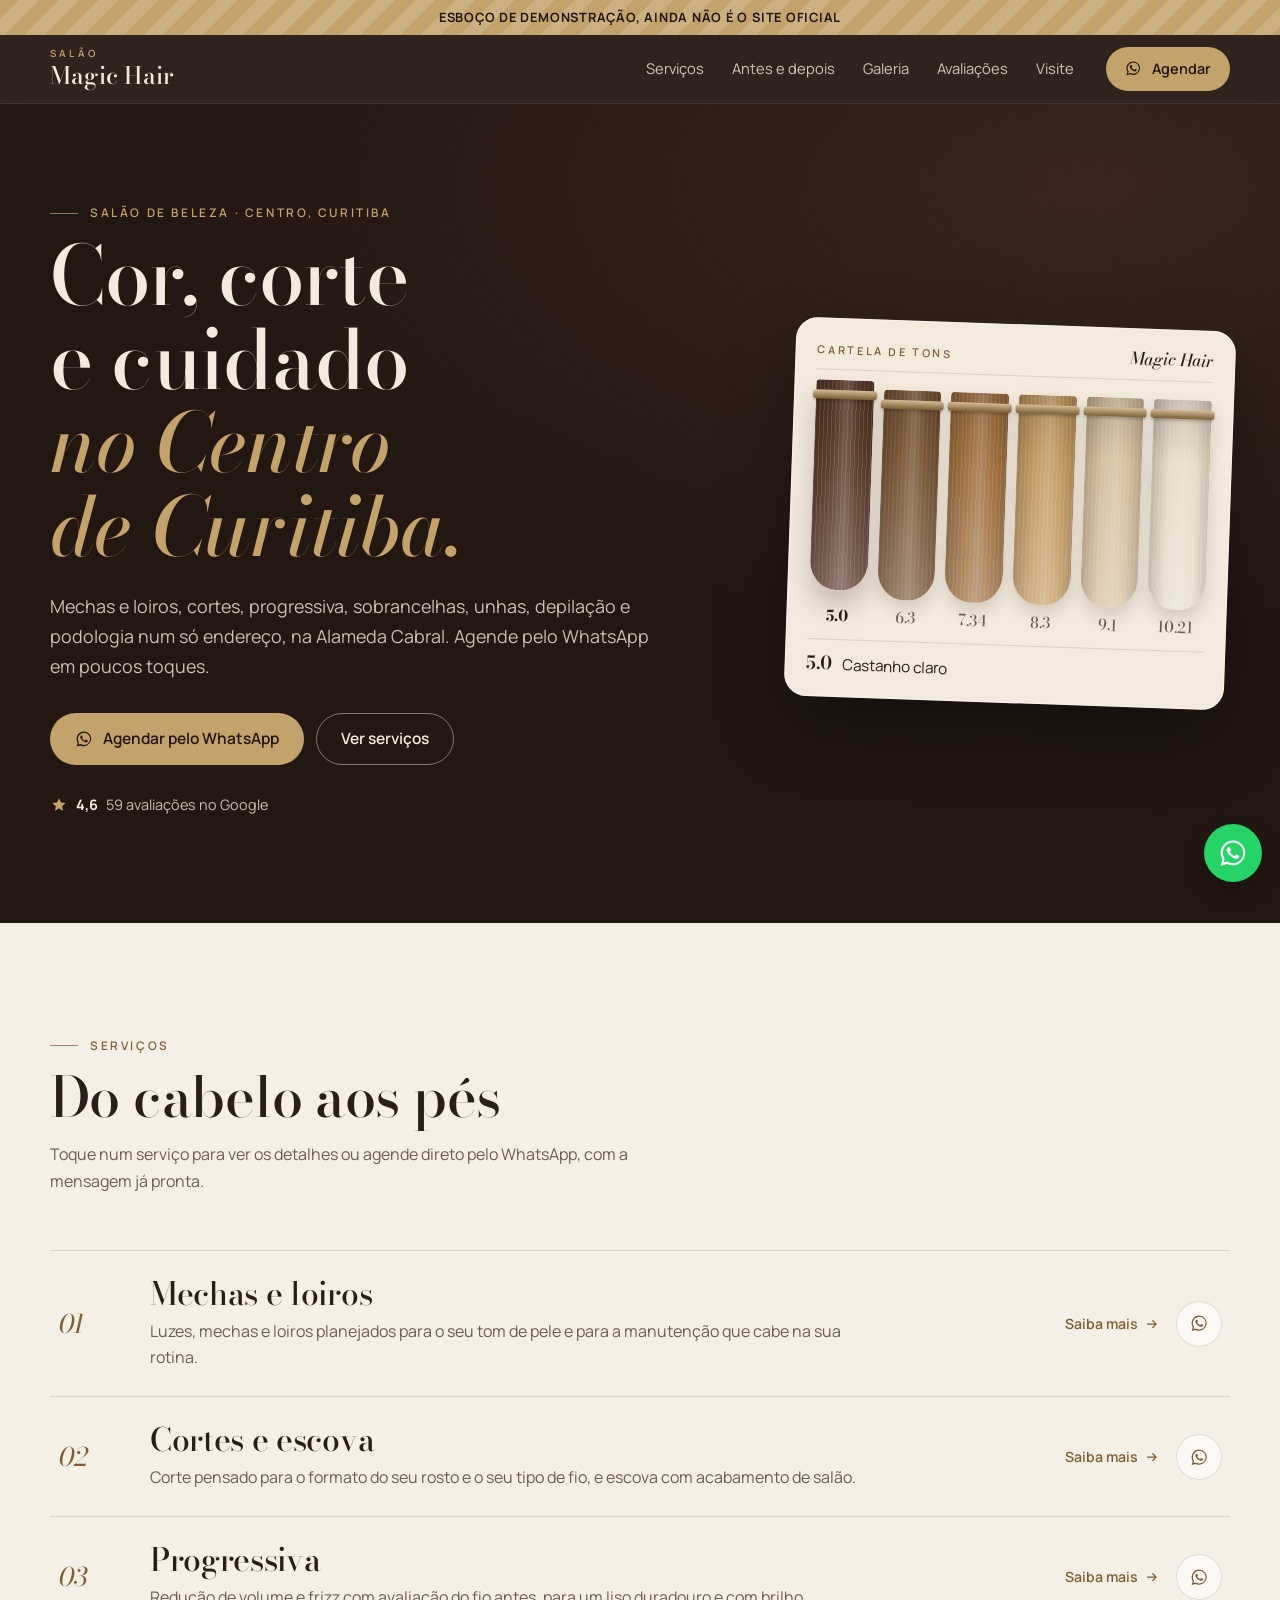
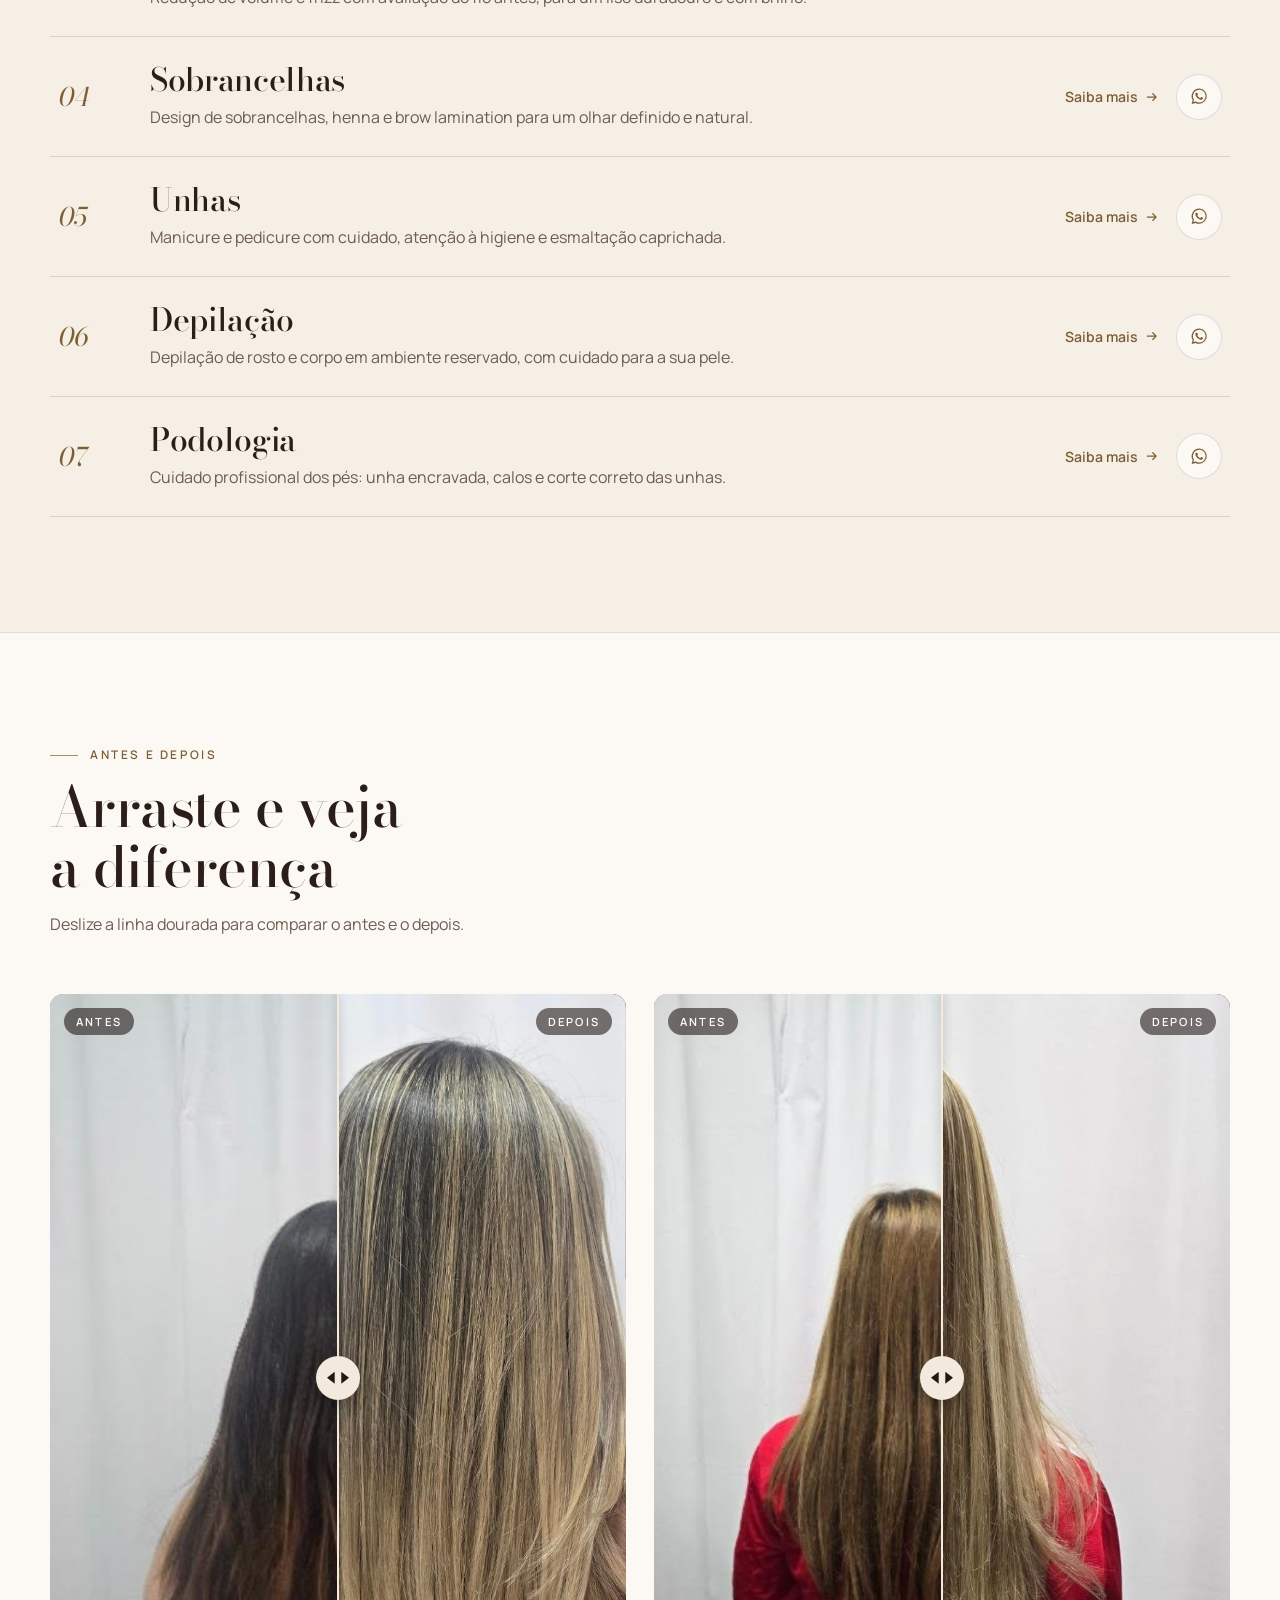
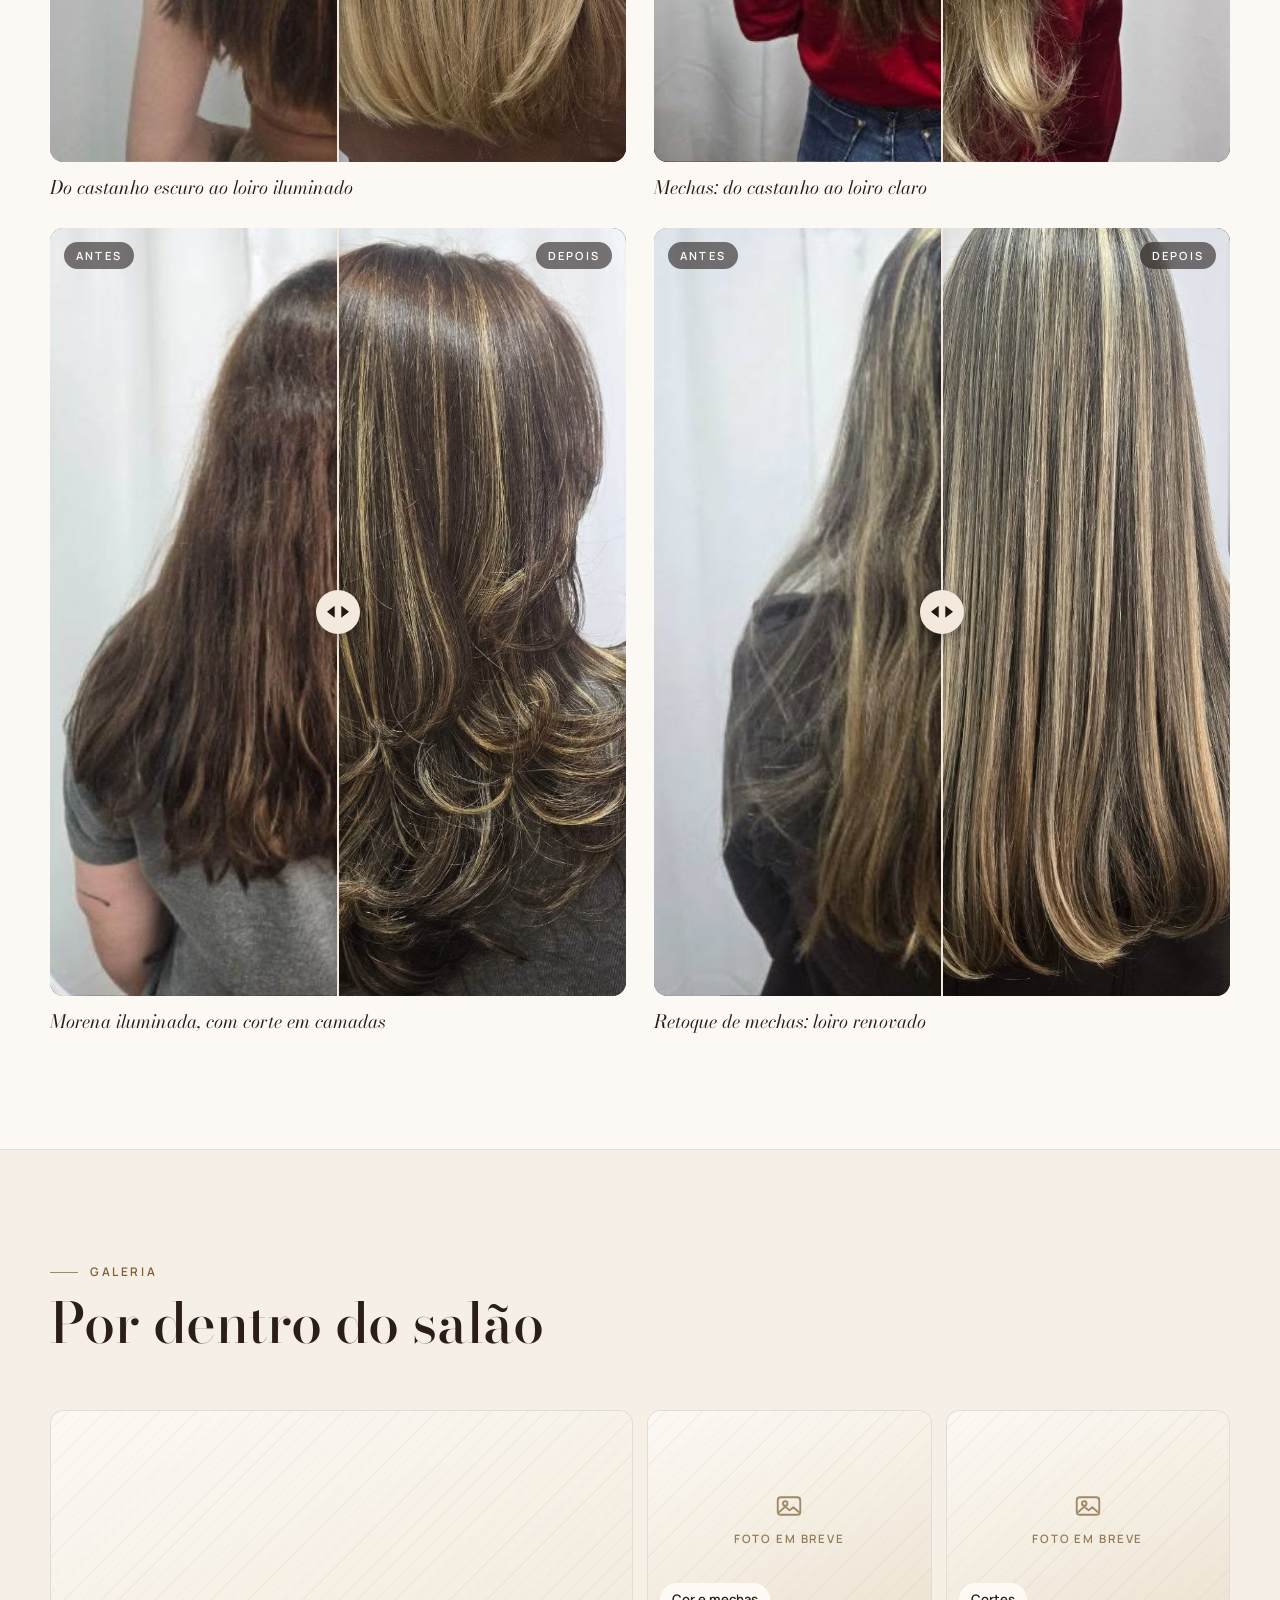
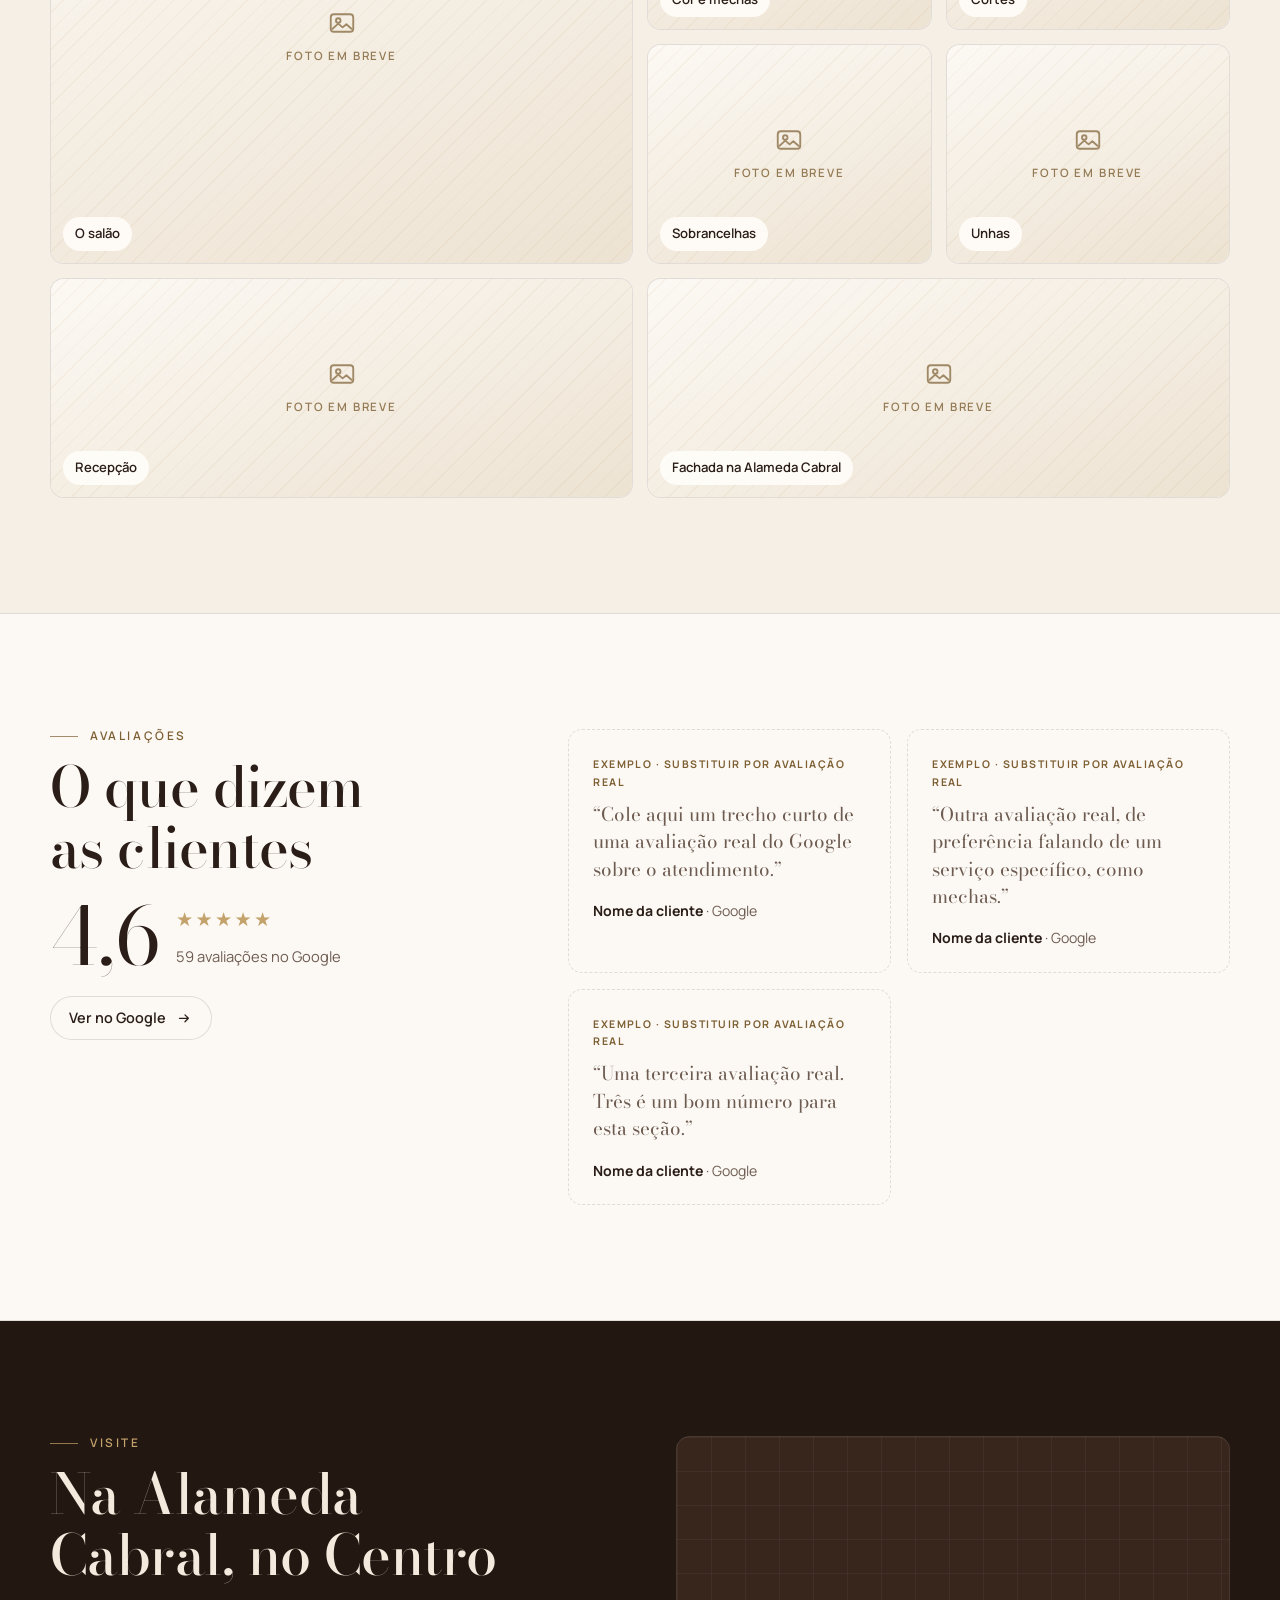
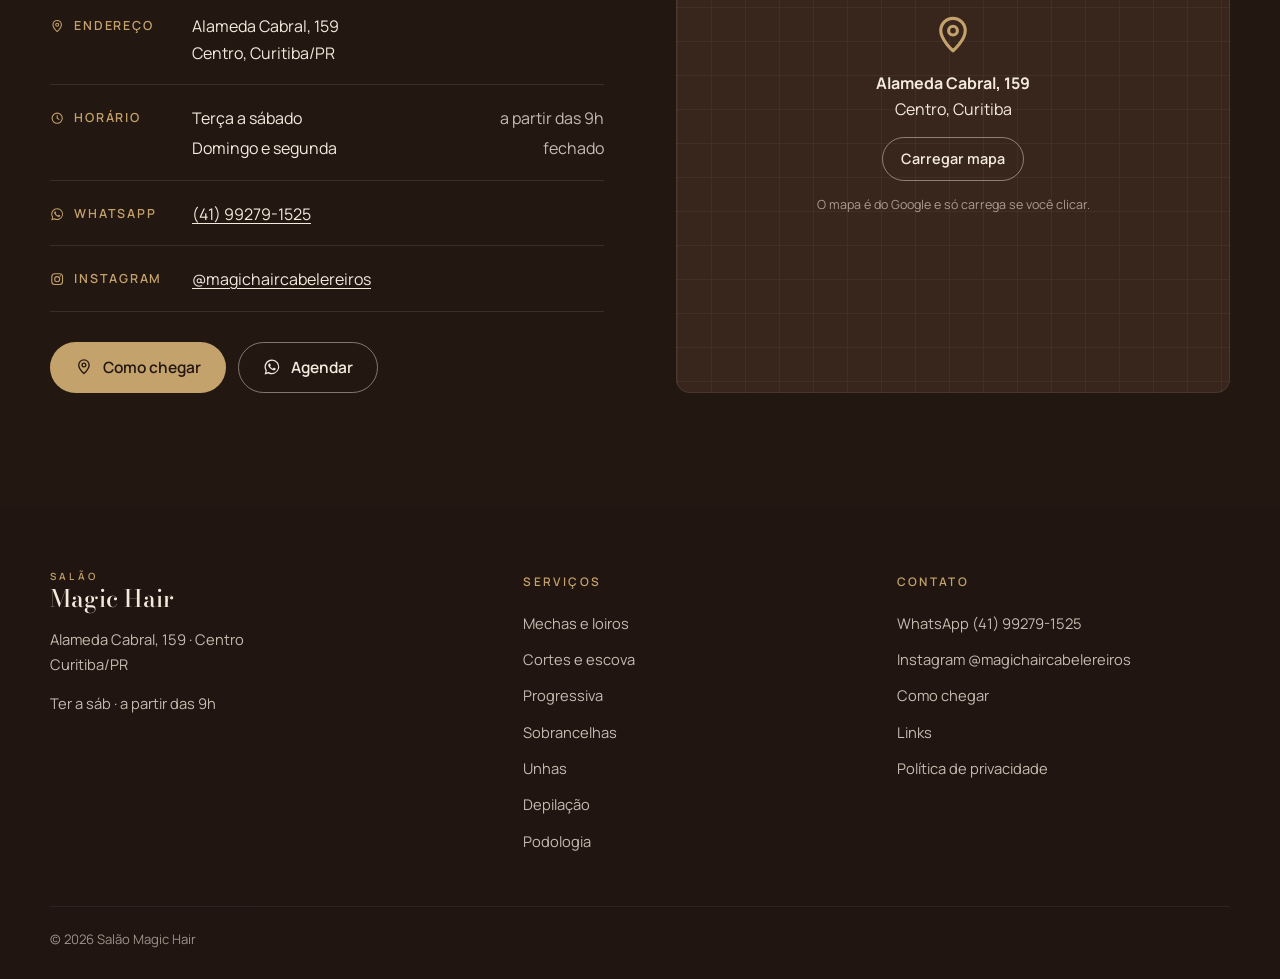
==== commit 36f1d1b4: "Antes e depois com fotos reais do salão Co-Authored-By: Claude Opus 5.5 <noreply@anthropic.com>" ====
--- a/index.html
+++ b/index.html
@@ -23,7 +23,7 @@
 <link rel="preconnect" href="https://fonts.googleapis.com">
 <link rel="preconnect" href="https://fonts.gstatic.com" crossorigin>
 <link rel="stylesheet" href="https://fonts.googleapis.com/css2?family=Bodoni+Moda:ital,opsz,wght@0,6..96,400..700;1,6..96,400..700&amp;family=Manrope:wght@400;500;600;700&amp;display=swap">
-<link rel="stylesheet" href="assets/site.css?v=4586c20e">
+<link rel="stylesheet" href="assets/site.css?v=747697f4">
 <style>:root{--fundo:#F5EFE6;--superficie:#FCF9F4;--texto:#2B1D17;--suave:#6E5C52;--escuro:#231712;--escuro-2:#38261D;--claro-sobre-escuro:#F3EADD;--destaque:#C4A26B;--destaque-texto:#7D5F33;--linha:rgba(43,29,23,.13);--fonte-titulo:"Bodoni Moda",Georgia,serif;--fonte-texto:"Manrope",system-ui,sans-serif}</style>
 <script type="application/ld+json">{"@context":"https://schema.org","@type":"HairSalon","name":"Salão Magic Hair","description":"Salão de beleza na Alameda Cabral, Centro de Curitiba: mechas e loiros, cortes e escova, progressiva, sobrancelhas, unhas, depilação e podologia. Agende pelo WhatsApp.","telephone":"+5541992791525","address":{"@type":"PostalAddress","streetAddress":"Alameda Cabral, 159 - Centro","addressLocality":"Curitiba","addressRegion":"PR","addressCountry":"BR"},"@id":"https://rodolfoabenito-pixel.github.io/magic-hair/#negocio","url":"https://rodolfoabenito-pixel.github.io/magic-hair/","image":"https://rodolfoabenito-pixel.github.io/magic-hair/og-image.jpg","hasMap":"https://www.google.com/maps/search/?api=1&query=Sal%C3%A3o%20Magic%20Hair%2C%20Alameda%20Cabral%2C%20159%2C%20Curitiba","sameAs":["https://www.instagram.com/magichaircabelereiros/"],"aggregateRating":{"@type":"AggregateRating","ratingValue":4.6,"reviewCount":59,"bestRating":5,"worstRating":1}}</script>
 </head>
@@ -163,23 +163,43 @@
     <div class="ad-grade">
       <figure class="ad" style="--pos:50%">
         <div class="ad-quadro">
-          <div class="ad-depois"><div class="marcador marcador-depois"><span><svg viewBox="0 0 24 24" aria-hidden="true" class="ic"><rect x="3" y="5" width="18" height="14" rx="2.5" fill="none" stroke="currentColor" stroke-width="1.5"/><circle cx="9" cy="10" r="1.8" fill="none" stroke="currentColor" stroke-width="1.5"/><path d="m4 17 5-4.5 3.5 3 3-2.5L20 17" fill="none" stroke="currentColor" stroke-width="1.5" stroke-linejoin="round"/></svg>Foto do depois em breve</span></div></div>
-          <div class="ad-antes"><div class="marcador marcador-antes"><span><svg viewBox="0 0 24 24" aria-hidden="true" class="ic"><rect x="3" y="5" width="18" height="14" rx="2.5" fill="none" stroke="currentColor" stroke-width="1.5"/><circle cx="9" cy="10" r="1.8" fill="none" stroke="currentColor" stroke-width="1.5"/><path d="m4 17 5-4.5 3.5 3 3-2.5L20 17" fill="none" stroke="currentColor" stroke-width="1.5" stroke-linejoin="round"/></svg>Foto do antes em breve</span></div></div>
+          <div class="ad-depois"><img src="fotos/ad1-depois.jpg" alt="Depois: Do castanho escuro ao loiro iluminado" width="936" height="1248" loading="lazy" decoding="async" draggable="false"></div>
+          <div class="ad-antes"><img src="fotos/ad1-antes.jpg" alt="Antes: Do castanho escuro ao loiro iluminado" width="456" height="608" loading="lazy" decoding="async" draggable="false"></div>
           <span class="ad-rotulo ad-rotulo-antes" aria-hidden="true">Antes</span>
           <span class="ad-rotulo ad-rotulo-depois" aria-hidden="true">Depois</span>
-          <div class="ad-linha" role="slider" tabindex="0" aria-label="Comparar antes e depois: Mechas: do castanho ao loiro mel" aria-valuemin="0" aria-valuemax="100" aria-valuenow="50" aria-valuetext="50% antes, 50% depois"><span class="ad-pega" aria-hidden="true"></span></div>
-        </div>
-        <figcaption>Mechas: do castanho ao loiro mel</figcaption>
+          <div class="ad-linha" role="slider" tabindex="0" aria-label="Comparar antes e depois: Do castanho escuro ao loiro iluminado" aria-valuemin="0" aria-valuemax="100" aria-valuenow="50" aria-valuetext="50% antes, 50% depois"><span class="ad-pega" aria-hidden="true"></span></div>
+        </div>
+        <figcaption>Do castanho escuro ao loiro iluminado</figcaption>
       </figure>
       <figure class="ad" style="--pos:50%">
         <div class="ad-quadro">
-          <div class="ad-depois"><div class="marcador marcador-depois"><span><svg viewBox="0 0 24 24" aria-hidden="true" class="ic"><rect x="3" y="5" width="18" height="14" rx="2.5" fill="none" stroke="currentColor" stroke-width="1.5"/><circle cx="9" cy="10" r="1.8" fill="none" stroke="currentColor" stroke-width="1.5"/><path d="m4 17 5-4.5 3.5 3 3-2.5L20 17" fill="none" stroke="currentColor" stroke-width="1.5" stroke-linejoin="round"/></svg>Foto do depois em breve</span></div></div>
-          <div class="ad-antes"><div class="marcador marcador-antes"><span><svg viewBox="0 0 24 24" aria-hidden="true" class="ic"><rect x="3" y="5" width="18" height="14" rx="2.5" fill="none" stroke="currentColor" stroke-width="1.5"/><circle cx="9" cy="10" r="1.8" fill="none" stroke="currentColor" stroke-width="1.5"/><path d="m4 17 5-4.5 3.5 3 3-2.5L20 17" fill="none" stroke="currentColor" stroke-width="1.5" stroke-linejoin="round"/></svg>Foto do antes em breve</span></div></div>
+          <div class="ad-depois"><img src="fotos/ad2-depois.jpg" alt="Depois: Mechas: do castanho ao loiro claro" width="840" height="1120" loading="lazy" decoding="async" draggable="false"></div>
+          <div class="ad-antes"><img src="fotos/ad2-antes.jpg" alt="Antes: Mechas: do castanho ao loiro claro" width="552" height="736" loading="lazy" decoding="async" draggable="false"></div>
           <span class="ad-rotulo ad-rotulo-antes" aria-hidden="true">Antes</span>
           <span class="ad-rotulo ad-rotulo-depois" aria-hidden="true">Depois</span>
-          <div class="ad-linha" role="slider" tabindex="0" aria-label="Comparar antes e depois: Progressiva: menos volume, mais brilho" aria-valuemin="0" aria-valuemax="100" aria-valuenow="50" aria-valuetext="50% antes, 50% depois"><span class="ad-pega" aria-hidden="true"></span></div>
-        </div>
-        <figcaption>Progressiva: menos volume, mais brilho</figcaption>
+          <div class="ad-linha" role="slider" tabindex="0" aria-label="Comparar antes e depois: Mechas: do castanho ao loiro claro" aria-valuemin="0" aria-valuemax="100" aria-valuenow="50" aria-valuetext="50% antes, 50% depois"><span class="ad-pega" aria-hidden="true"></span></div>
+        </div>
+        <figcaption>Mechas: do castanho ao loiro claro</figcaption>
+      </figure>
+      <figure class="ad" style="--pos:50%">
+        <div class="ad-quadro">
+          <div class="ad-depois"><img src="fotos/ad3-depois.jpg" alt="Depois: Morena iluminada, com corte em camadas" width="900" height="1200" loading="lazy" decoding="async" draggable="false"></div>
+          <div class="ad-antes"><img src="fotos/ad3-antes.jpg" alt="Antes: Morena iluminada, com corte em camadas" width="500" height="666" loading="lazy" decoding="async" draggable="false"></div>
+          <span class="ad-rotulo ad-rotulo-antes" aria-hidden="true">Antes</span>
+          <span class="ad-rotulo ad-rotulo-depois" aria-hidden="true">Depois</span>
+          <div class="ad-linha" role="slider" tabindex="0" aria-label="Comparar antes e depois: Morena iluminada, com corte em camadas" aria-valuemin="0" aria-valuemax="100" aria-valuenow="50" aria-valuetext="50% antes, 50% depois"><span class="ad-pega" aria-hidden="true"></span></div>
+        </div>
+        <figcaption>Morena iluminada, com corte em camadas</figcaption>
+      </figure>
+      <figure class="ad" style="--pos:50%">
+        <div class="ad-quadro">
+          <div class="ad-depois"><img src="fotos/ad4-depois.jpg" alt="Depois: Retoque de mechas: loiro renovado" width="944" height="1260" loading="lazy" decoding="async" draggable="false"></div>
+          <div class="ad-antes"><img src="fotos/ad4-antes.jpg" alt="Antes: Retoque de mechas: loiro renovado" width="440" height="586" loading="lazy" decoding="async" draggable="false"></div>
+          <span class="ad-rotulo ad-rotulo-antes" aria-hidden="true">Antes</span>
+          <span class="ad-rotulo ad-rotulo-depois" aria-hidden="true">Depois</span>
+          <div class="ad-linha" role="slider" tabindex="0" aria-label="Comparar antes e depois: Retoque de mechas: loiro renovado" aria-valuemin="0" aria-valuemax="100" aria-valuenow="50" aria-valuetext="50% antes, 50% depois"><span class="ad-pega" aria-hidden="true"></span></div>
+        </div>
+        <figcaption>Retoque de mechas: loiro renovado</figcaption>
       </figure>
     </div>
   </div>
@@ -283,6 +303,6 @@
   </div>
 </footer>
 <a class="wa-flutuante" href="https://wa.me/5541992791525?text=Ol%C3%A1!%20Vi%20o%20site%20do%20Sal%C3%A3o%20Magic%20Hair%20e%20gostaria%20de%20agendar%20um%20hor%C3%A1rio." target="_blank" rel="noopener" aria-label="Agendar pelo WhatsApp"><svg viewBox="0 0 24 24" aria-hidden="true" class="ic"><path fill="currentColor" d="M12.04 2a9.9 9.9 0 0 0-8.5 15l-1.4 5.1 5.24-1.37A9.9 9.9 0 1 0 12.04 2Zm0 18.1a8.2 8.2 0 0 1-4.18-1.15l-.3-.18-3.1.82.83-3.03-.2-.31a8.22 8.22 0 1 1 6.95 3.85Zm4.5-6.15c-.25-.12-1.46-.72-1.69-.8-.23-.08-.39-.12-.56.12-.16.25-.64.8-.78.97-.15.16-.29.18-.54.06a6.7 6.7 0 0 1-3.34-2.92c-.25-.43.25-.4.72-1.34.08-.16.04-.3-.02-.43-.06-.12-.56-1.34-.76-1.84-.2-.48-.4-.41-.56-.42h-.47a.9.9 0 0 0-.66.31 2.76 2.76 0 0 0-.86 2.06 4.8 4.8 0 0 0 1 2.55 11 11 0 0 0 4.2 3.7c1.56.68 2.18.73 2.96.62.48-.07 1.46-.6 1.67-1.18.2-.58.2-1.08.14-1.18-.06-.1-.22-.17-.47-.29Z"/></svg></a>
-<script src="assets/site.js?v=4586c20e" defer></script>
+<script src="assets/site.js?v=747697f4" defer></script>
 </body>
 </html>
--- a/assets/site.css
+++ b/assets/site.css
@@ -147,7 +147,7 @@
 /* antes e depois */
 .ad-grade{display:grid;grid-template-columns:repeat(auto-fit,minmax(min(100%,420px),1fr));gap:28px}
 .ad{margin:0}
-.ad-quadro{position:relative;aspect-ratio:4/5;border-radius:var(--raio);overflow:hidden;background:var(--escuro);touch-action:pan-y;user-select:none;-webkit-user-select:none;cursor:ew-resize}
+.ad-quadro{position:relative;aspect-ratio:3/4;border-radius:var(--raio);overflow:hidden;background:var(--escuro);touch-action:pan-y;user-select:none;-webkit-user-select:none;cursor:ew-resize}
 .ad-quadro img,.marcador{position:absolute;inset:0;width:100%;height:100%;object-fit:cover}
 .ad-antes{position:absolute;inset:0;clip-path:inset(0 calc(100% - var(--pos)) 0 0)}
 .ad-depois{position:absolute;inset:0}
